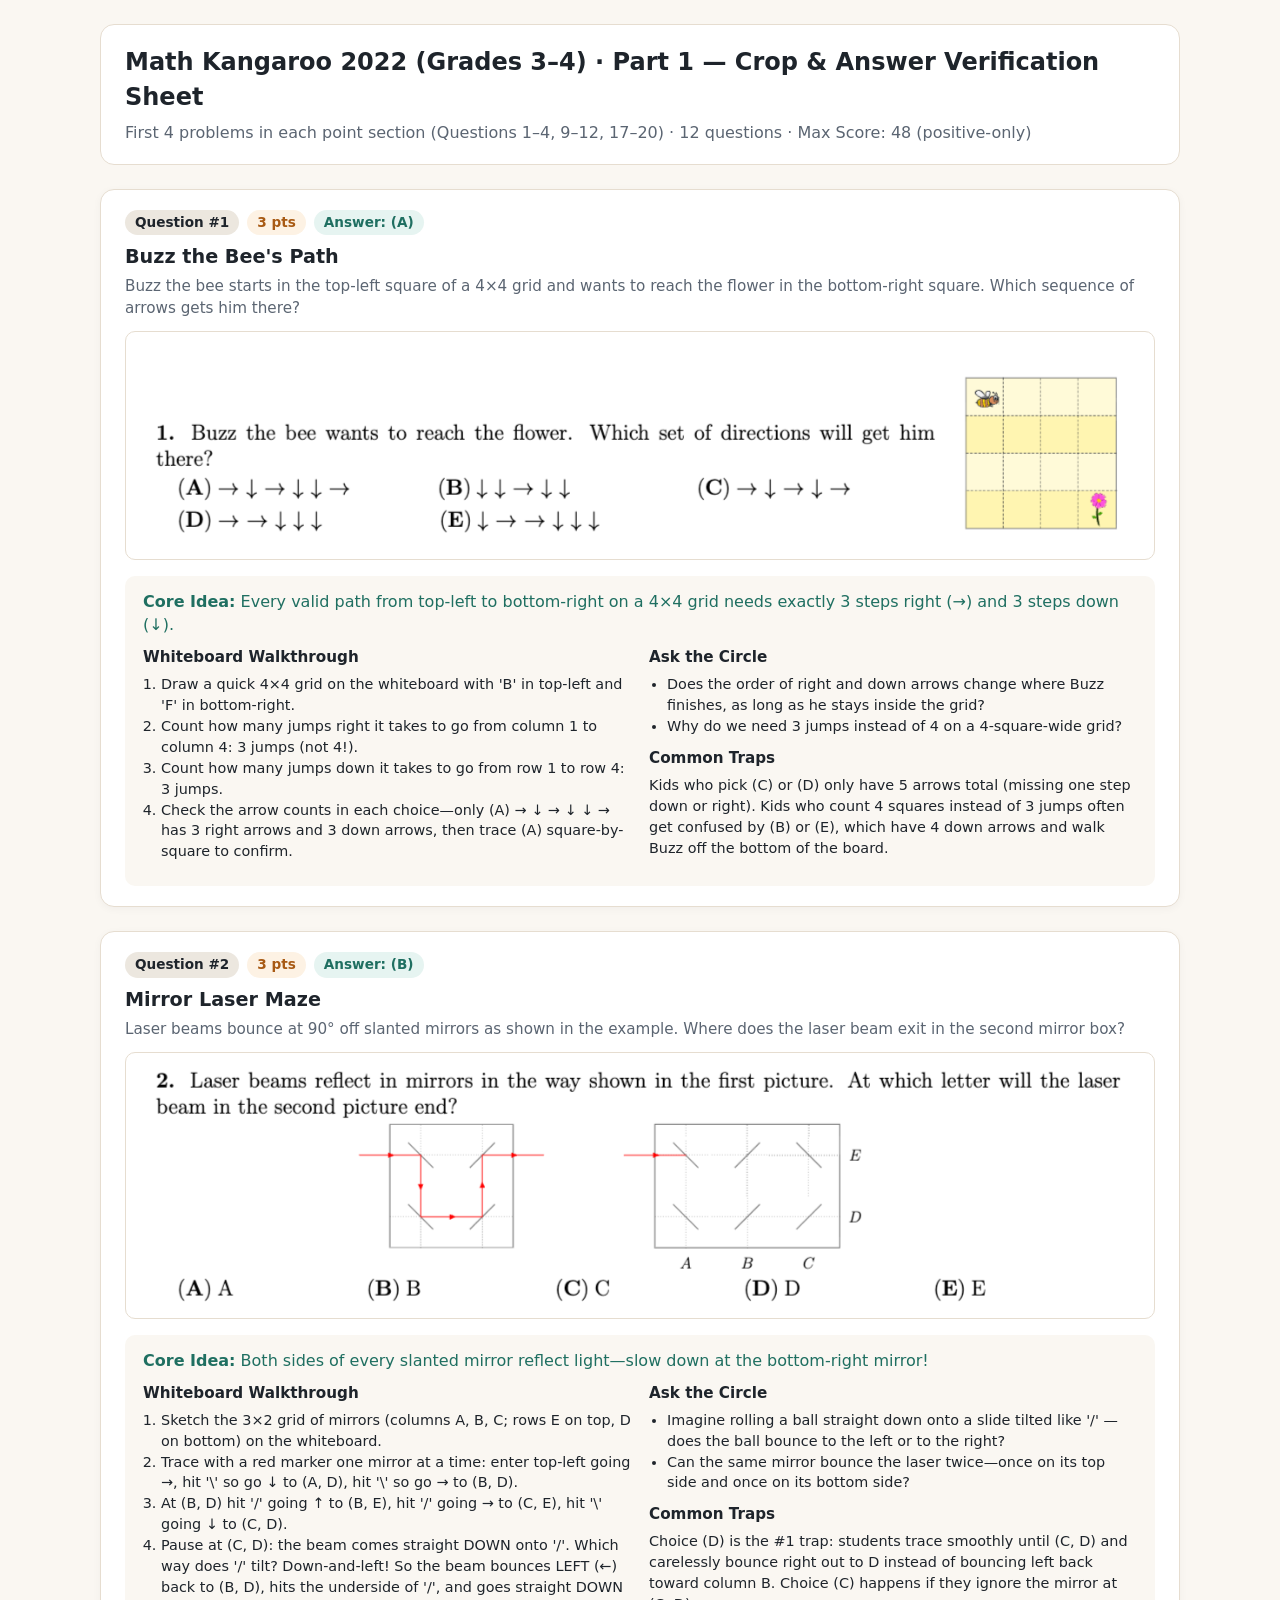
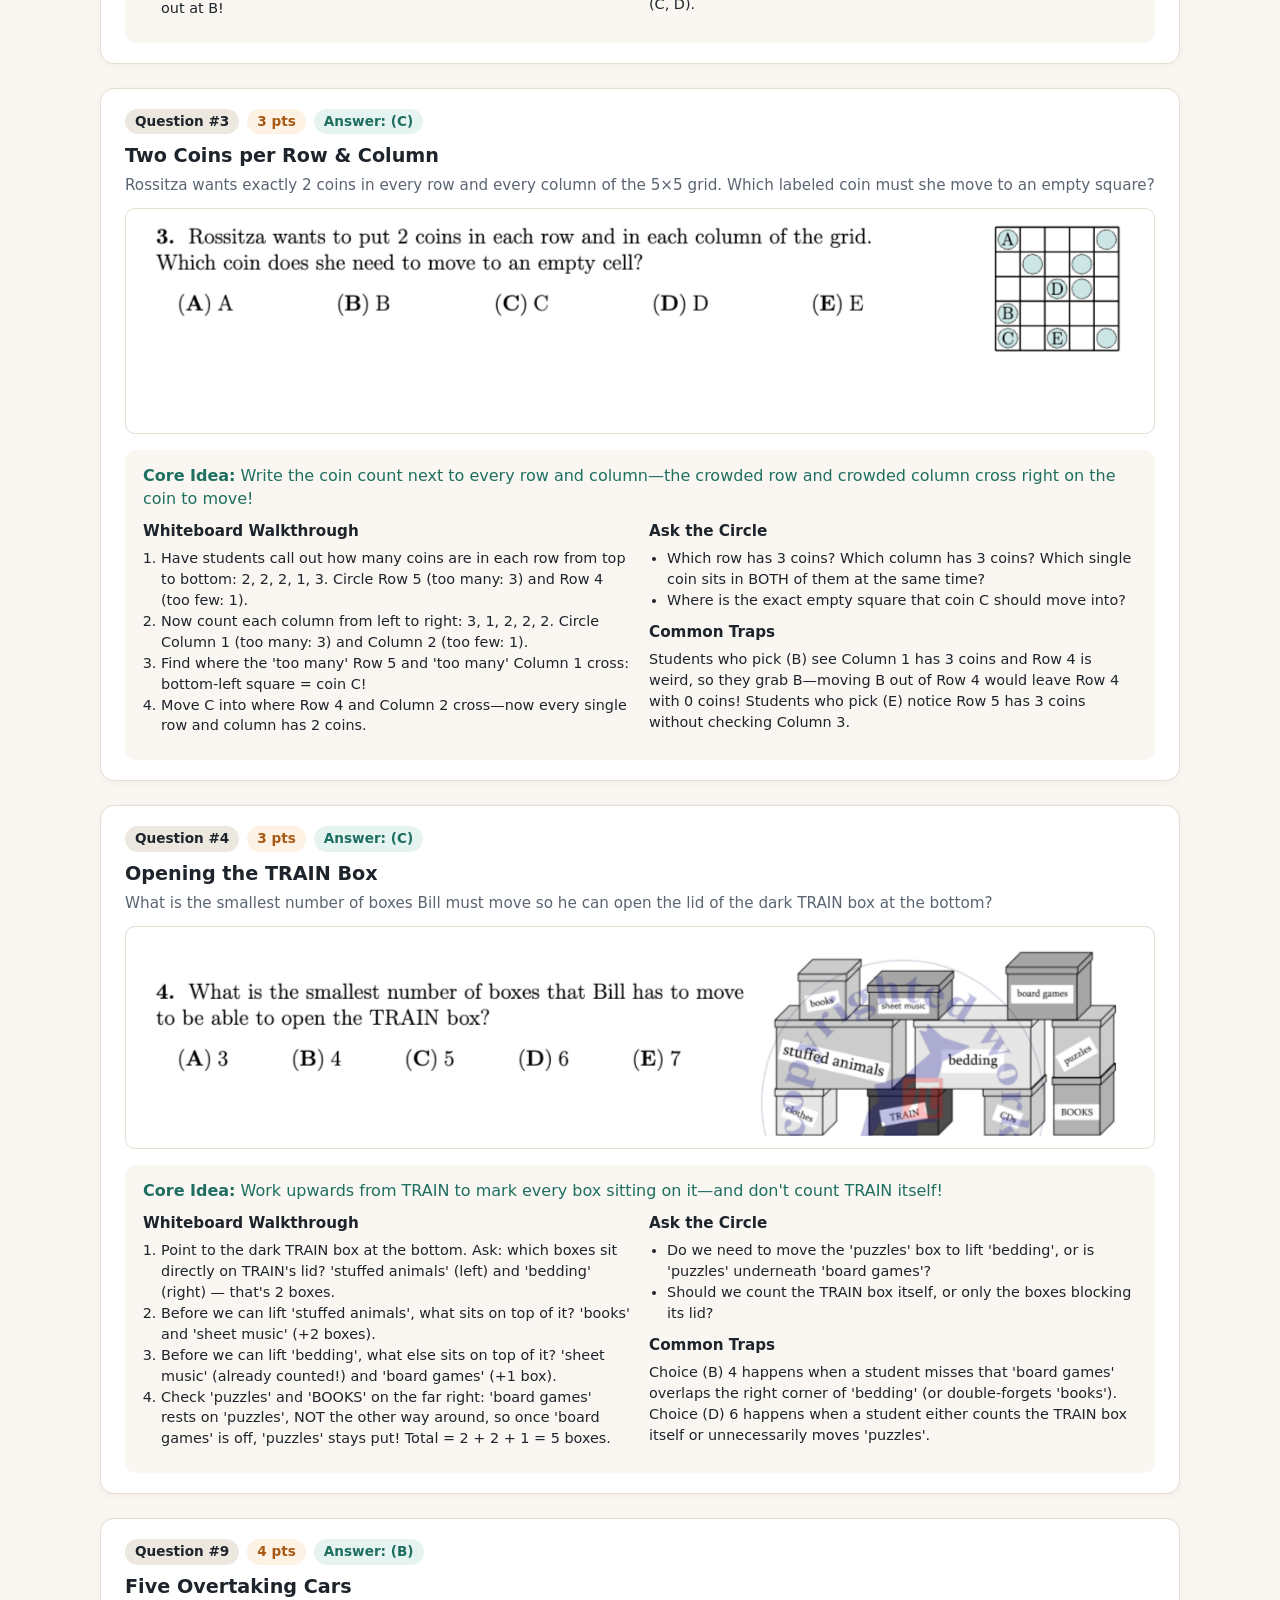
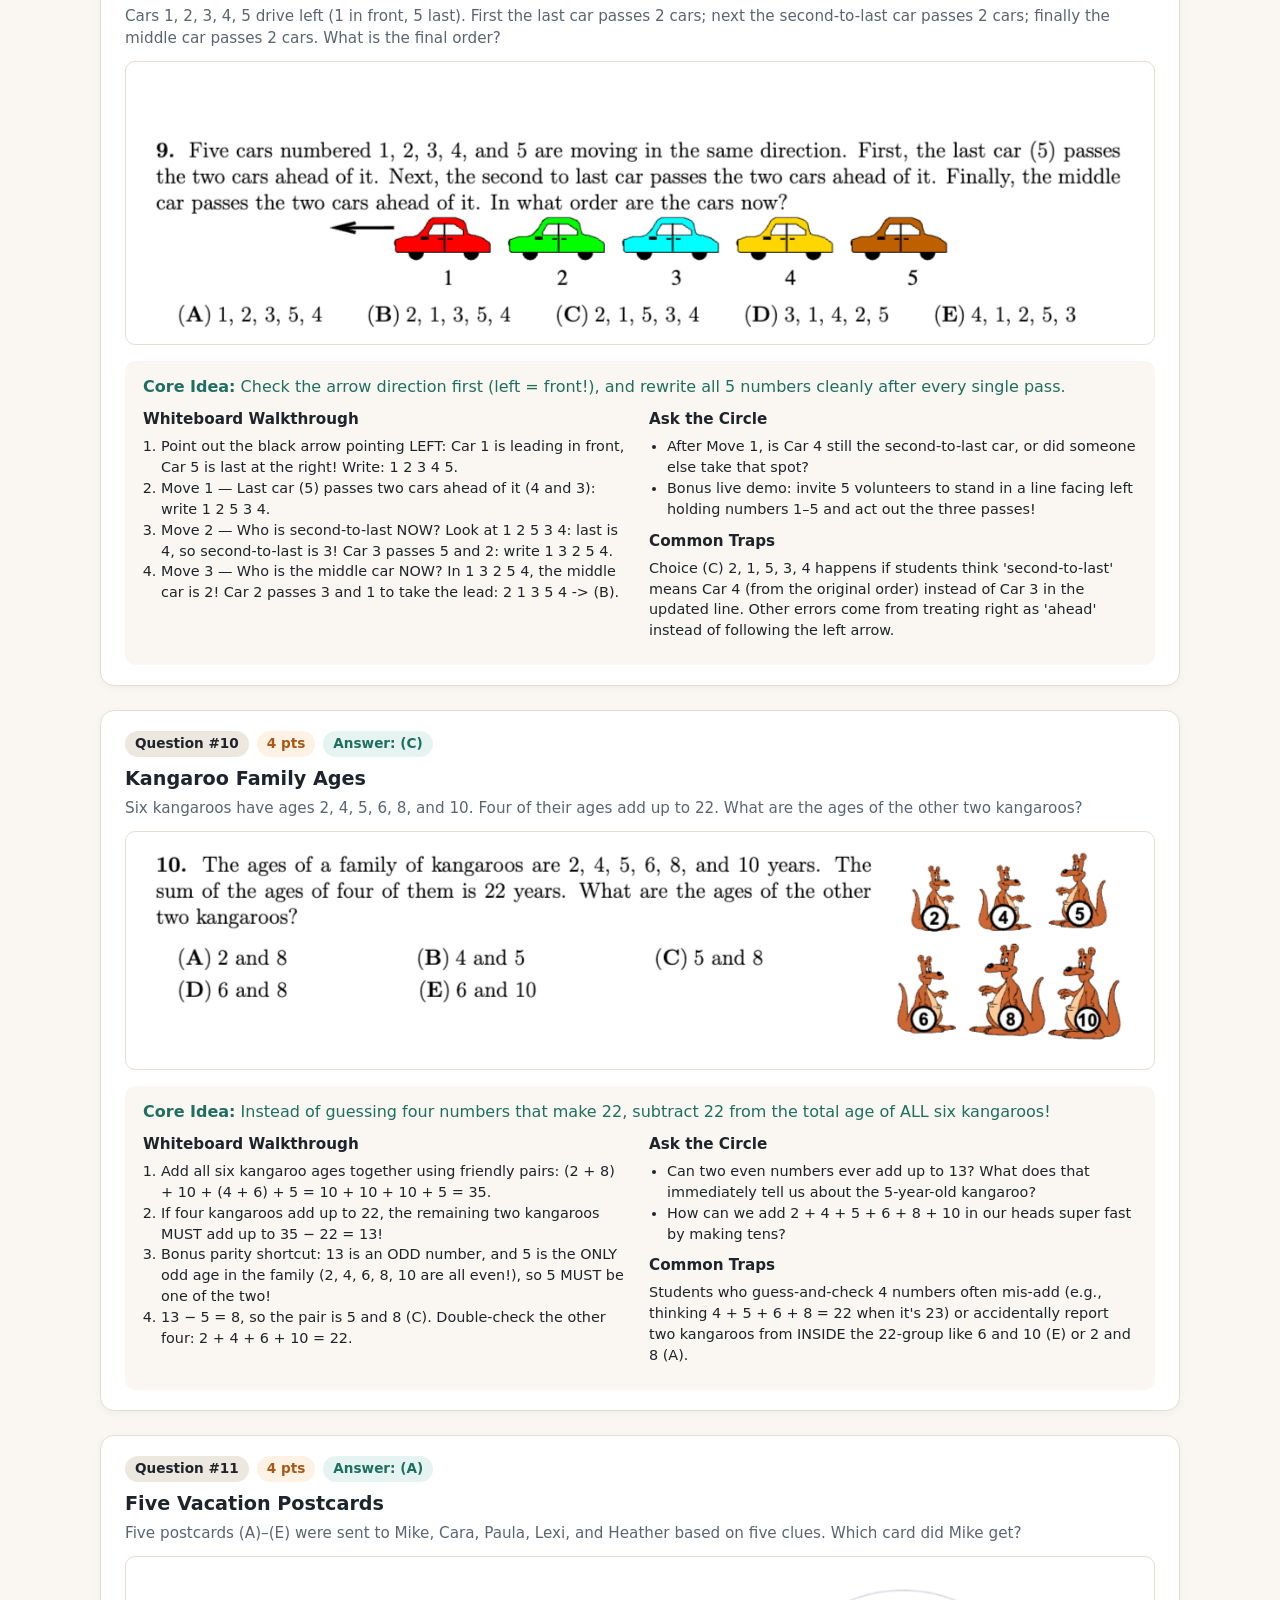
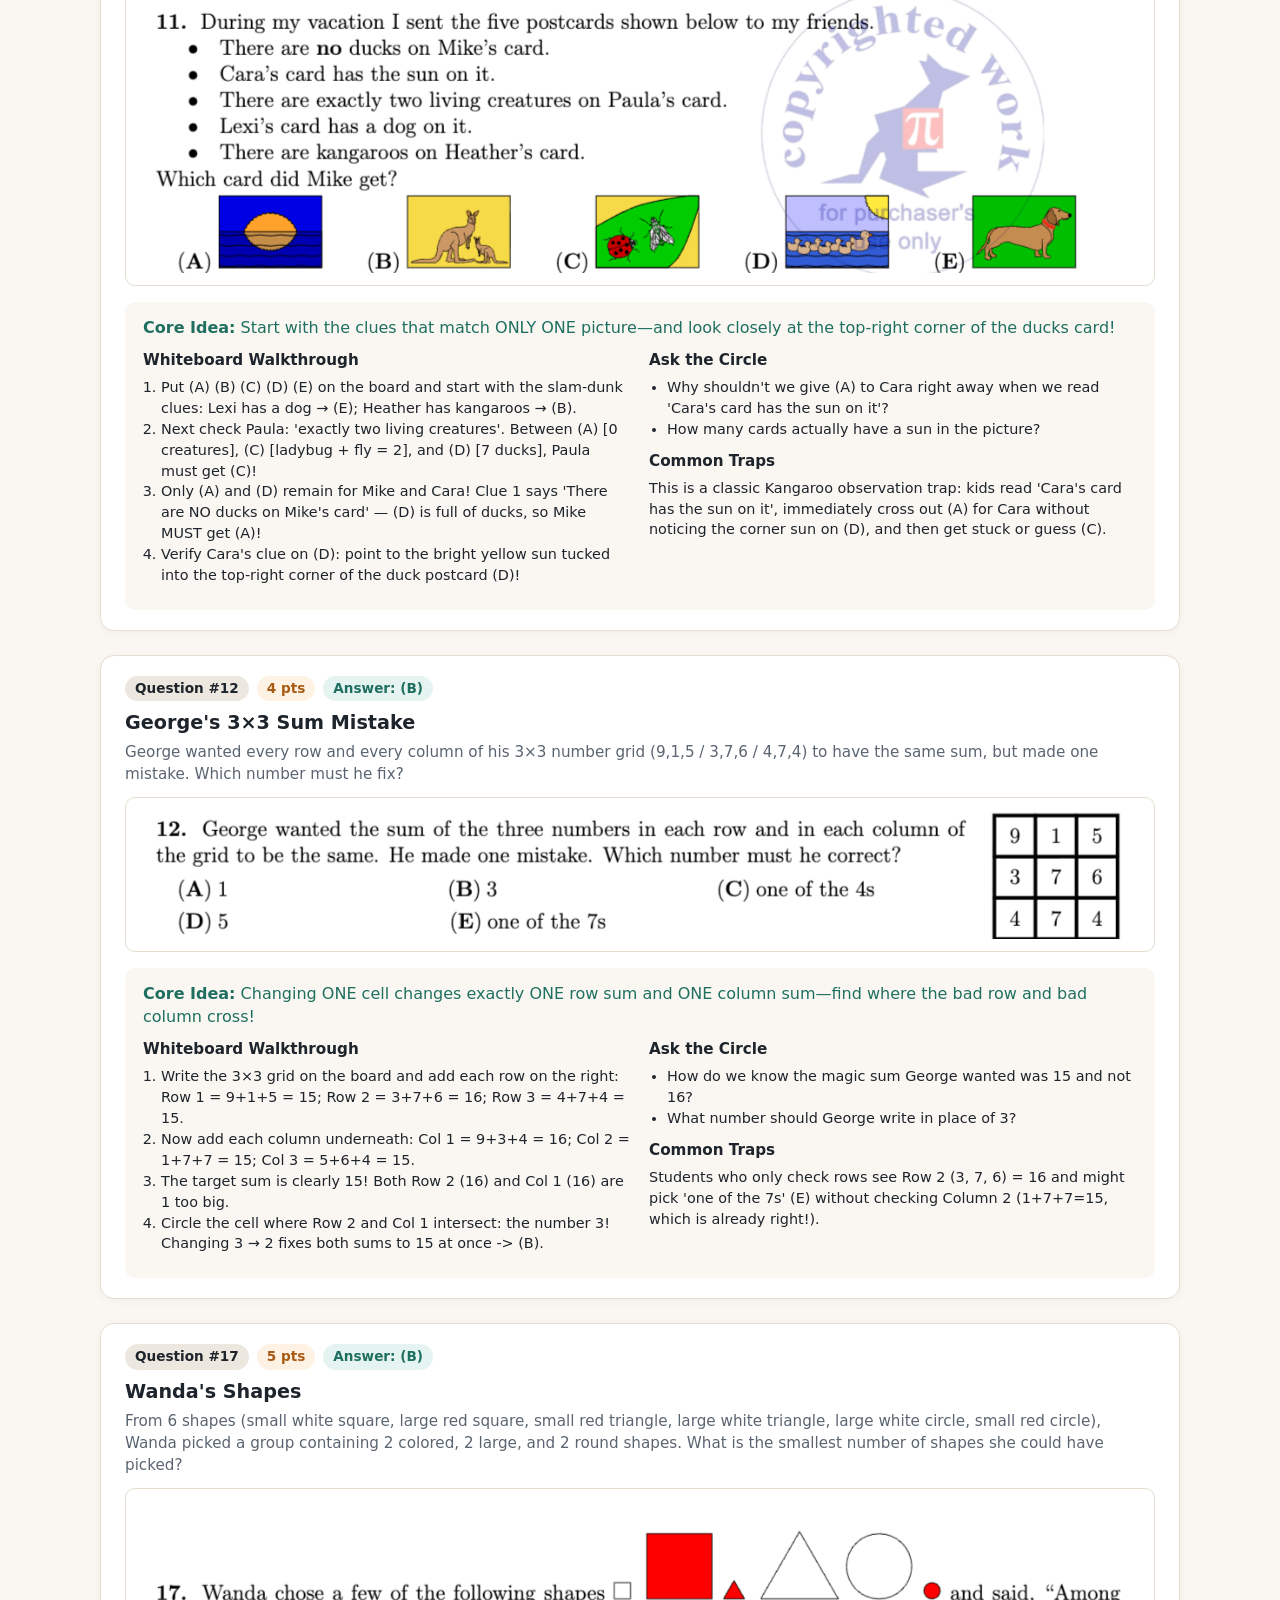
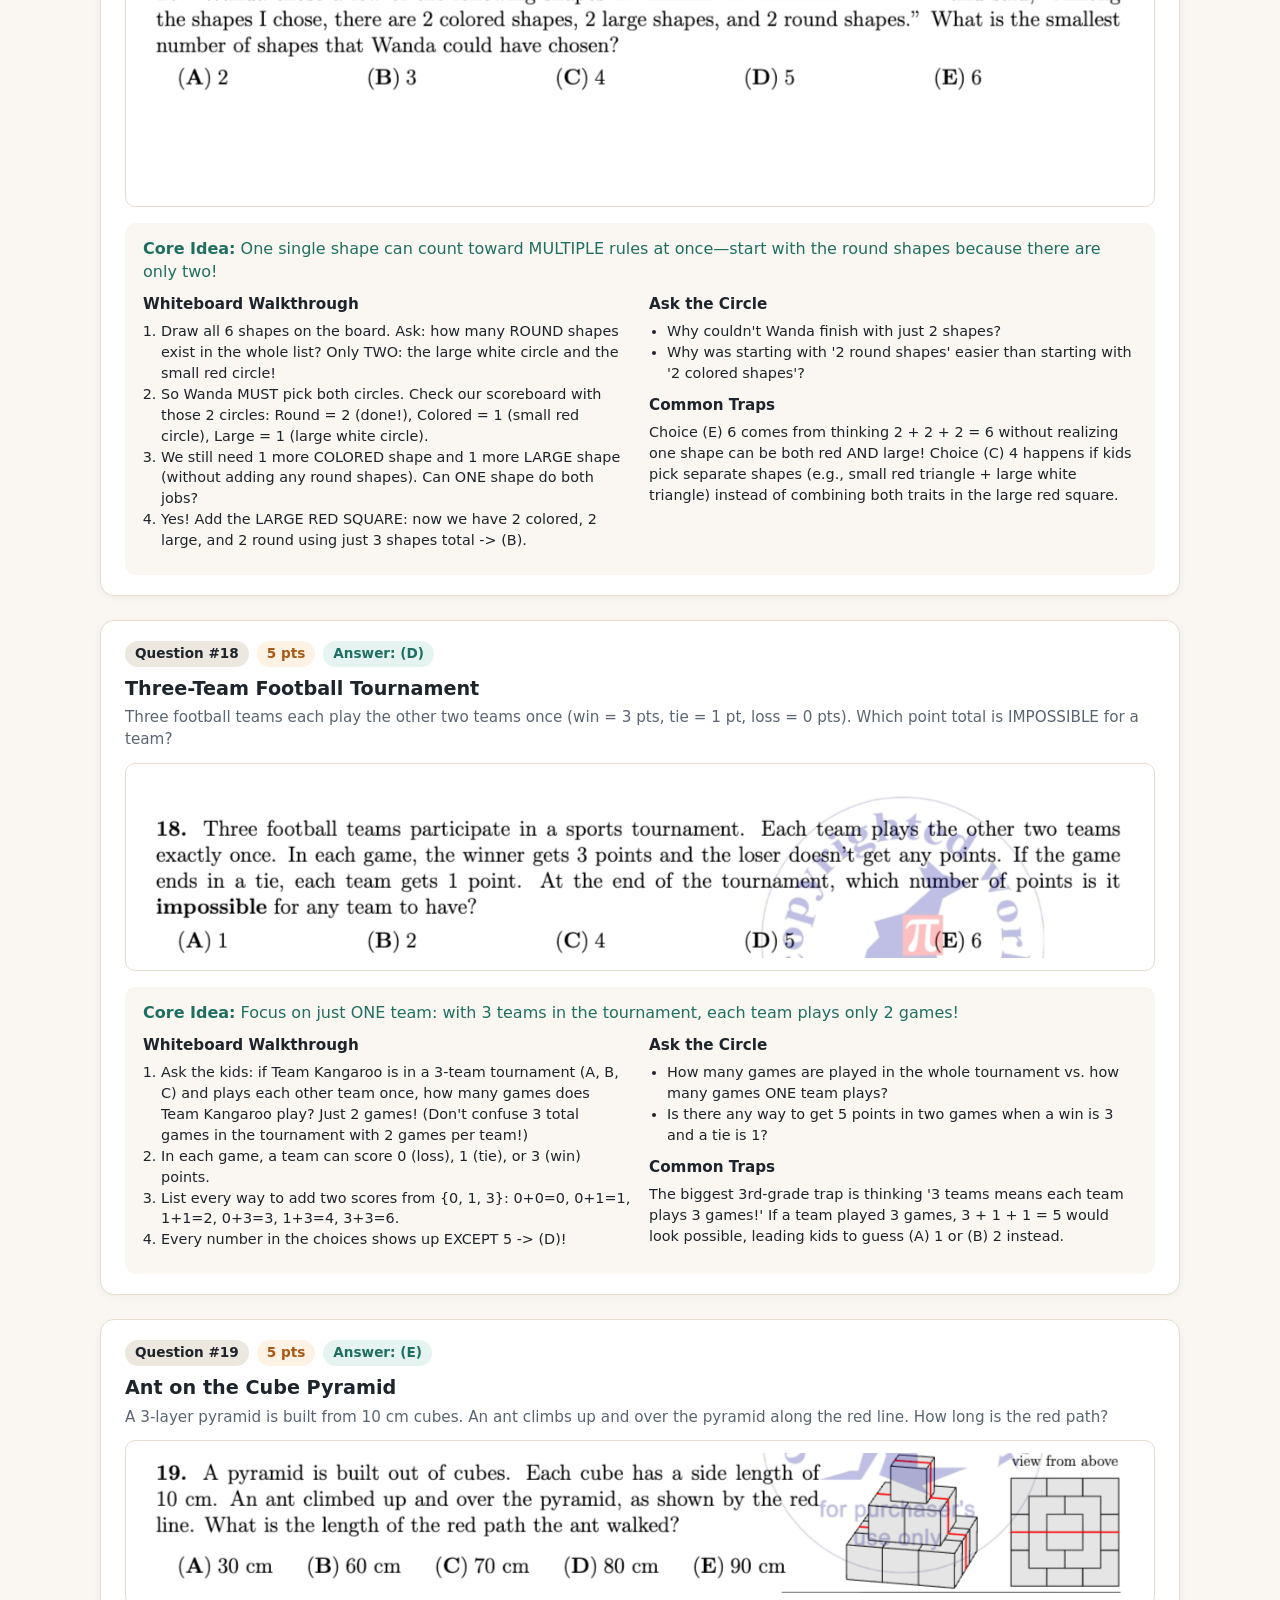
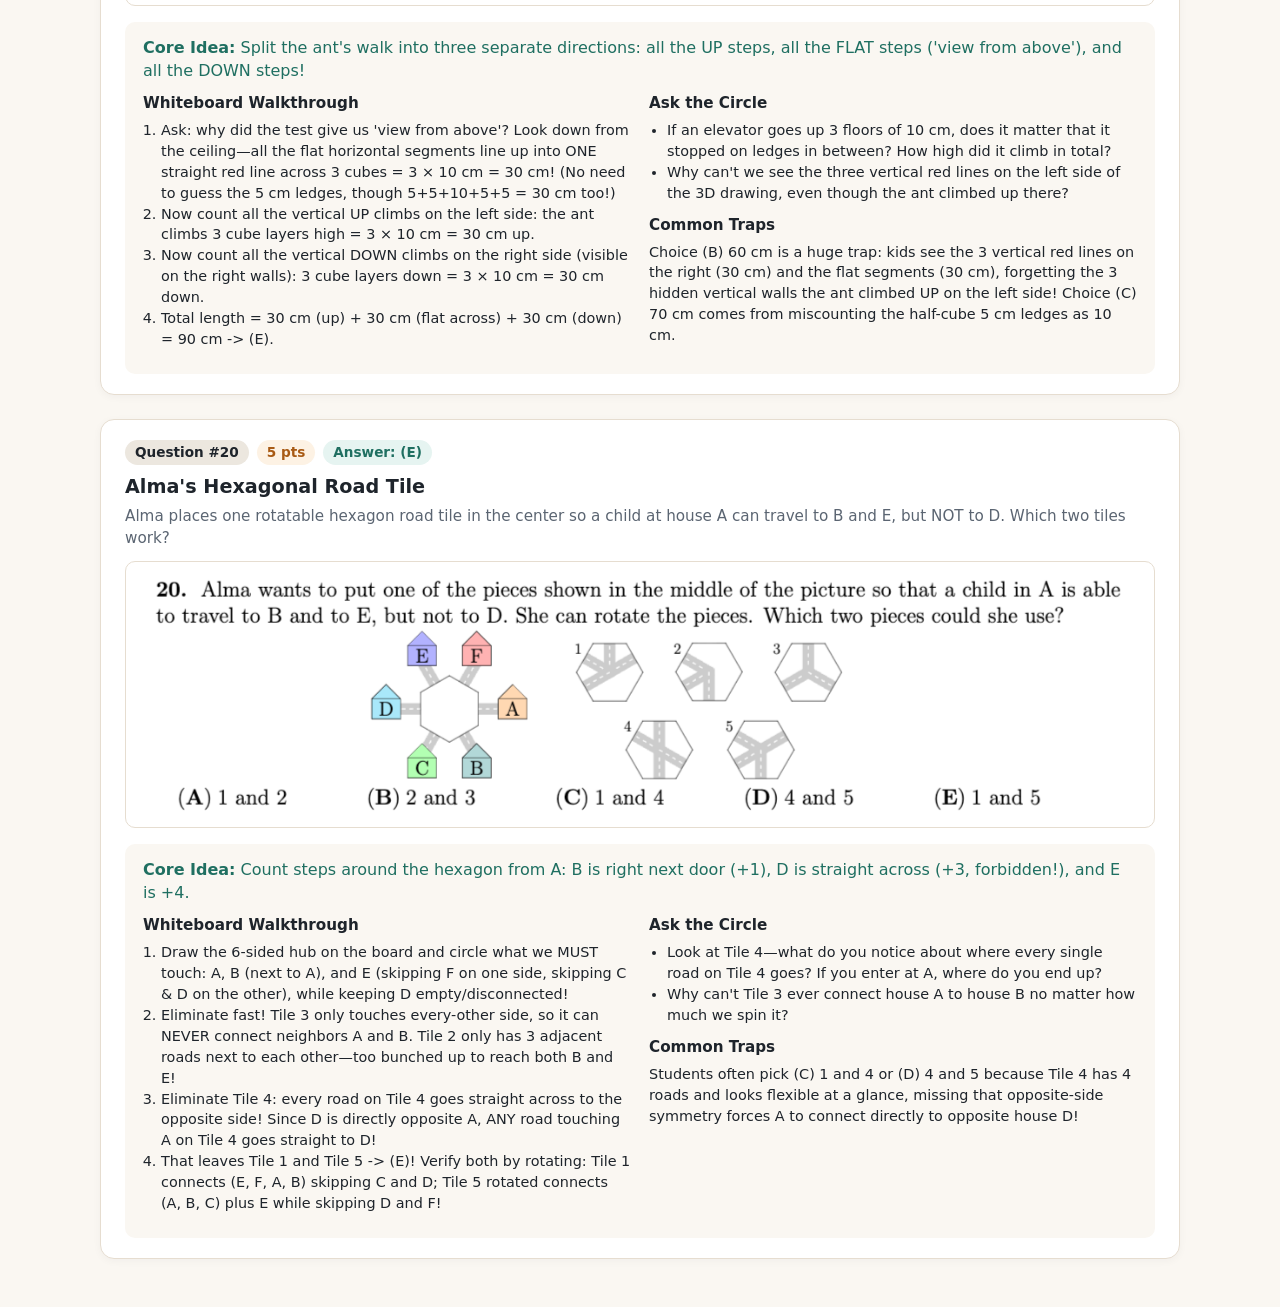
==== webapp/packs/2022-g34-part1/preview.html @ f79976f9 "Compile blueprints to webapp, sheet-backend, pack-compiler, and 2022 Part 1 pack" ====
<!doctype html>
<html lang="en">
<head>
  <meta charset="utf-8" />
  <meta name="viewport" content="width=device-width, initial-scale=1" />
  <title>Preview: Math Kangaroo 2022 (Grades 3–4) · Part 1</title>
  <style>
    body {
      font-family: -apple-system, BlinkMacSystemFont, "Segoe UI", system-ui, sans-serif;
      background: #FAF7F2;
      color: #1E242B;
      margin: 0;
      padding: 24px;
      line-height: 1.45;
    }
    .wrap { max-width: 1080px; margin: 0 auto; }
    .page-head {
      background: #fff;
      border: 1px solid #E6DDD0;
      border-radius: 14px;
      padding: 20px 24px;
      margin-bottom: 24px;
    }
    .page-head h1 { margin: 0 0 6px; font-size: 1.5rem; }
    .page-head p { margin: 0; color: #5B6572; }
    .card {
      background: #fff;
      border: 1px solid #E6DDD0;
      border-radius: 14px;
      padding: 20px 24px;
      margin-bottom: 24px;
      box-shadow: 0 2px 8px rgba(30, 36, 43, 0.04);
    }
    .card-head h2 { margin: 8px 0 4px; font-size: 1.2rem; }
    .summary { margin: 0 0 12px; color: #5B6572; font-size: 0.95rem; }
    .badges { display: flex; flex-wrap: wrap; gap: 8px; }
    .badge {
      display: inline-block;
      padding: 3px 10px;
      border-radius: 999px;
      font-weight: 700;
      font-size: 0.85rem;
    }
    .qnum { background: #ECE7DF; color: #1E242B; }
    .pts { background: #FDF2E4; color: #A85A14; }
    .ans { background: #E6F4F1; color: #1F6F61; }
    .img-wrap {
      border: 1px solid #E6DDD0;
      border-radius: 10px;
      padding: 12px;
      background: #fff;
      text-align: center;
      margin-bottom: 16px;
    }
    .img-wrap img { max-width: 100%; height: auto; display: block; margin: 0 auto; }
    .guide { background: #FAF7F2; border-radius: 10px; padding: 14px 18px; }
    .headline { margin: 0 0 10px; color: #1F6F61; }
    .cols { display: grid; grid-template-columns: 1fr 1fr; gap: 18px; }
    .cols h3 { margin: 0 0 6px; font-size: 0.95rem; }
    .cols ol, .cols ul, .cols p { margin: 0 0 10px; padding-left: 18px; font-size: 0.9rem; }
    .cols p { padding-left: 0; }
    @media (max-width: 760px) { .cols { grid-template-columns: 1fr; } }
  </style>
</head>
<body>
  <div class="wrap">
    <header class="page-head">
      <h1>Math Kangaroo 2022 (Grades 3–4) · Part 1 — Crop &amp; Answer Verification Sheet</h1>
      <p>First 4 problems in each point section (Questions 1–4, 9–12, 17–20) · 12 questions · Max Score: 48 (positive-only)</p>
    </header>
    
            <article class="card">
              <header class="card-head">
                <div class="badges">
                  <span class="badge qnum">Question #1</span>
                  <span class="badge pts">3 pts</span>
                  <span class="badge ans">Answer: (A)</span>
                </div>
                <h2>Buzz the Bee&#x27;s Path</h2>
                <p class="summary">Buzz the bee starts in the top-left square of a 4×4 grid and wants to reach the flower in the bottom-right square. Which sequence of arrows gets him there?</p>
              </header>
              <div class="img-wrap">
                <img src="images/q01.png" alt="Question 1" loading="lazy" />
              </div>
              <section class="guide">
                <p class="headline"><strong>Core Idea:</strong> Every valid path from top-left to bottom-right on a 4×4 grid needs exactly 3 steps right (→) and 3 steps down (↓).</p>
                <div class="cols">
                  <div>
                    <h3>Whiteboard Walkthrough</h3>
                    <ol><li>Draw a quick 4×4 grid on the whiteboard with &#x27;B&#x27; in top-left and &#x27;F&#x27; in bottom-right.</li><li>Count how many jumps right it takes to go from column 1 to column 4: 3 jumps (not 4!).</li><li>Count how many jumps down it takes to go from row 1 to row 4: 3 jumps.</li><li>Check the arrow counts in each choice—only (A) → ↓ → ↓ ↓ → has 3 right arrows and 3 down arrows, then trace (A) square-by-square to confirm.</li></ol>
                  </div>
                  <div>
                    <h3>Ask the Circle</h3>
                    <ul><li>Does the order of right and down arrows change where Buzz finishes, as long as he stays inside the grid?</li><li>Why do we need 3 jumps instead of 4 on a 4-square-wide grid?</li></ul>
                    <h3>Common Traps</h3>
                    <p>Kids who pick (C) or (D) only have 5 arrows total (missing one step down or right). Kids who count 4 squares instead of 3 jumps often get confused by (B) or (E), which have 4 down arrows and walk Buzz off the bottom of the board.</p>
                  </div>
                </div>
              </section>
            </article>
            
            <article class="card">
              <header class="card-head">
                <div class="badges">
                  <span class="badge qnum">Question #2</span>
                  <span class="badge pts">3 pts</span>
                  <span class="badge ans">Answer: (B)</span>
                </div>
                <h2>Mirror Laser Maze</h2>
                <p class="summary">Laser beams bounce at 90° off slanted mirrors as shown in the example. Where does the laser beam exit in the second mirror box?</p>
              </header>
              <div class="img-wrap">
                <img src="images/q02.png" alt="Question 2" loading="lazy" />
              </div>
              <section class="guide">
                <p class="headline"><strong>Core Idea:</strong> Both sides of every slanted mirror reflect light—slow down at the bottom-right mirror!</p>
                <div class="cols">
                  <div>
                    <h3>Whiteboard Walkthrough</h3>
                    <ol><li>Sketch the 3×2 grid of mirrors (columns A, B, C; rows E on top, D on bottom) on the whiteboard.</li><li>Trace with a red marker one mirror at a time: enter top-left going →, hit &#x27;\&#x27; so go ↓ to (A, D), hit &#x27;\&#x27; so go → to (B, D).</li><li>At (B, D) hit &#x27;/&#x27; going ↑ to (B, E), hit &#x27;/&#x27; going → to (C, E), hit &#x27;\&#x27; going ↓ to (C, D).</li><li>Pause at (C, D): the beam comes straight DOWN onto &#x27;/&#x27;. Which way does &#x27;/&#x27; tilt? Down-and-left! So the beam bounces LEFT (←) back to (B, D), hits the underside of &#x27;/&#x27;, and goes straight DOWN out at B!</li></ol>
                  </div>
                  <div>
                    <h3>Ask the Circle</h3>
                    <ul><li>Imagine rolling a ball straight down onto a slide tilted like &#x27;/&#x27; — does the ball bounce to the left or to the right?</li><li>Can the same mirror bounce the laser twice—once on its top side and once on its bottom side?</li></ul>
                    <h3>Common Traps</h3>
                    <p>Choice (D) is the #1 trap: students trace smoothly until (C, D) and carelessly bounce right out to D instead of bouncing left back toward column B. Choice (C) happens if they ignore the mirror at (C, D).</p>
                  </div>
                </div>
              </section>
            </article>
            
            <article class="card">
              <header class="card-head">
                <div class="badges">
                  <span class="badge qnum">Question #3</span>
                  <span class="badge pts">3 pts</span>
                  <span class="badge ans">Answer: (C)</span>
                </div>
                <h2>Two Coins per Row &amp; Column</h2>
                <p class="summary">Rossitza wants exactly 2 coins in every row and every column of the 5×5 grid. Which labeled coin must she move to an empty square?</p>
              </header>
              <div class="img-wrap">
                <img src="images/q03.png" alt="Question 3" loading="lazy" />
              </div>
              <section class="guide">
                <p class="headline"><strong>Core Idea:</strong> Write the coin count next to every row and column—the crowded row and crowded column cross right on the coin to move!</p>
                <div class="cols">
                  <div>
                    <h3>Whiteboard Walkthrough</h3>
                    <ol><li>Have students call out how many coins are in each row from top to bottom: 2, 2, 2, 1, 3. Circle Row 5 (too many: 3) and Row 4 (too few: 1).</li><li>Now count each column from left to right: 3, 1, 2, 2, 2. Circle Column 1 (too many: 3) and Column 2 (too few: 1).</li><li>Find where the &#x27;too many&#x27; Row 5 and &#x27;too many&#x27; Column 1 cross: bottom-left square = coin C!</li><li>Move C into where Row 4 and Column 2 cross—now every single row and column has 2 coins.</li></ol>
                  </div>
                  <div>
                    <h3>Ask the Circle</h3>
                    <ul><li>Which row has 3 coins? Which column has 3 coins? Which single coin sits in BOTH of them at the same time?</li><li>Where is the exact empty square that coin C should move into?</li></ul>
                    <h3>Common Traps</h3>
                    <p>Students who pick (B) see Column 1 has 3 coins and Row 4 is weird, so they grab B—moving B out of Row 4 would leave Row 4 with 0 coins! Students who pick (E) notice Row 5 has 3 coins without checking Column 3.</p>
                  </div>
                </div>
              </section>
            </article>
            
            <article class="card">
              <header class="card-head">
                <div class="badges">
                  <span class="badge qnum">Question #4</span>
                  <span class="badge pts">3 pts</span>
                  <span class="badge ans">Answer: (C)</span>
                </div>
                <h2>Opening the TRAIN Box</h2>
                <p class="summary">What is the smallest number of boxes Bill must move so he can open the lid of the dark TRAIN box at the bottom?</p>
              </header>
              <div class="img-wrap">
                <img src="images/q04.png" alt="Question 4" loading="lazy" />
              </div>
              <section class="guide">
                <p class="headline"><strong>Core Idea:</strong> Work upwards from TRAIN to mark every box sitting on it—and don&#x27;t count TRAIN itself!</p>
                <div class="cols">
                  <div>
                    <h3>Whiteboard Walkthrough</h3>
                    <ol><li>Point to the dark TRAIN box at the bottom. Ask: which boxes sit directly on TRAIN&#x27;s lid? &#x27;stuffed animals&#x27; (left) and &#x27;bedding&#x27; (right) — that&#x27;s 2 boxes.</li><li>Before we can lift &#x27;stuffed animals&#x27;, what sits on top of it? &#x27;books&#x27; and &#x27;sheet music&#x27; (+2 boxes).</li><li>Before we can lift &#x27;bedding&#x27;, what else sits on top of it? &#x27;sheet music&#x27; (already counted!) and &#x27;board games&#x27; (+1 box).</li><li>Check &#x27;puzzles&#x27; and &#x27;BOOKS&#x27; on the far right: &#x27;board games&#x27; rests on &#x27;puzzles&#x27;, NOT the other way around, so once &#x27;board games&#x27; is off, &#x27;puzzles&#x27; stays put! Total = 2 + 2 + 1 = 5 boxes.</li></ol>
                  </div>
                  <div>
                    <h3>Ask the Circle</h3>
                    <ul><li>Do we need to move the &#x27;puzzles&#x27; box to lift &#x27;bedding&#x27;, or is &#x27;puzzles&#x27; underneath &#x27;board games&#x27;?</li><li>Should we count the TRAIN box itself, or only the boxes blocking its lid?</li></ul>
                    <h3>Common Traps</h3>
                    <p>Choice (B) 4 happens when a student misses that &#x27;board games&#x27; overlaps the right corner of &#x27;bedding&#x27; (or double-forgets &#x27;books&#x27;). Choice (D) 6 happens when a student either counts the TRAIN box itself or unnecessarily moves &#x27;puzzles&#x27;.</p>
                  </div>
                </div>
              </section>
            </article>
            
            <article class="card">
              <header class="card-head">
                <div class="badges">
                  <span class="badge qnum">Question #9</span>
                  <span class="badge pts">4 pts</span>
                  <span class="badge ans">Answer: (B)</span>
                </div>
                <h2>Five Overtaking Cars</h2>
                <p class="summary">Cars 1, 2, 3, 4, 5 drive left (1 in front, 5 last). First the last car passes 2 cars; next the second-to-last car passes 2 cars; finally the middle car passes 2 cars. What is the final order?</p>
              </header>
              <div class="img-wrap">
                <img src="images/q09.png" alt="Question 9" loading="lazy" />
              </div>
              <section class="guide">
                <p class="headline"><strong>Core Idea:</strong> Check the arrow direction first (left = front!), and rewrite all 5 numbers cleanly after every single pass.</p>
                <div class="cols">
                  <div>
                    <h3>Whiteboard Walkthrough</h3>
                    <ol><li>Point out the black arrow pointing LEFT: Car 1 is leading in front, Car 5 is last at the right! Write: 1  2  3  4  5.</li><li>Move 1 — Last car (5) passes two cars ahead of it (4 and 3): write 1  2  5  3  4.</li><li>Move 2 — Who is second-to-last NOW? Look at 1  2  5  3  4: last is 4, so second-to-last is 3! Car 3 passes 5 and 2: write 1  3  2  5  4.</li><li>Move 3 — Who is the middle car NOW? In 1  3  2  5  4, the middle car is 2! Car 2 passes 3 and 1 to take the lead: 2  1  3  5  4 -&gt; (B).</li></ol>
                  </div>
                  <div>
                    <h3>Ask the Circle</h3>
                    <ul><li>After Move 1, is Car 4 still the second-to-last car, or did someone else take that spot?</li><li>Bonus live demo: invite 5 volunteers to stand in a line facing left holding numbers 1–5 and act out the three passes!</li></ul>
                    <h3>Common Traps</h3>
                    <p>Choice (C) 2, 1, 5, 3, 4 happens if students think &#x27;second-to-last&#x27; means Car 4 (from the original order) instead of Car 3 in the updated line. Other errors come from treating right as &#x27;ahead&#x27; instead of following the left arrow.</p>
                  </div>
                </div>
              </section>
            </article>
            
            <article class="card">
              <header class="card-head">
                <div class="badges">
                  <span class="badge qnum">Question #10</span>
                  <span class="badge pts">4 pts</span>
                  <span class="badge ans">Answer: (C)</span>
                </div>
                <h2>Kangaroo Family Ages</h2>
                <p class="summary">Six kangaroos have ages 2, 4, 5, 6, 8, and 10. Four of their ages add up to 22. What are the ages of the other two kangaroos?</p>
              </header>
              <div class="img-wrap">
                <img src="images/q10.png" alt="Question 10" loading="lazy" />
              </div>
              <section class="guide">
                <p class="headline"><strong>Core Idea:</strong> Instead of guessing four numbers that make 22, subtract 22 from the total age of ALL six kangaroos!</p>
                <div class="cols">
                  <div>
                    <h3>Whiteboard Walkthrough</h3>
                    <ol><li>Add all six kangaroo ages together using friendly pairs: (2 + 8) + 10 + (4 + 6) + 5 = 10 + 10 + 10 + 5 = 35.</li><li>If four kangaroos add up to 22, the remaining two kangaroos MUST add up to 35 − 22 = 13!</li><li>Bonus parity shortcut: 13 is an ODD number, and 5 is the ONLY odd age in the family (2, 4, 6, 8, 10 are all even!), so 5 MUST be one of the two!</li><li>13 − 5 = 8, so the pair is 5 and 8 (C). Double-check the other four: 2 + 4 + 6 + 10 = 22.</li></ol>
                  </div>
                  <div>
                    <h3>Ask the Circle</h3>
                    <ul><li>Can two even numbers ever add up to 13? What does that immediately tell us about the 5-year-old kangaroo?</li><li>How can we add 2 + 4 + 5 + 6 + 8 + 10 in our heads super fast by making tens?</li></ul>
                    <h3>Common Traps</h3>
                    <p>Students who guess-and-check 4 numbers often mis-add (e.g., thinking 4 + 5 + 6 + 8 = 22 when it&#x27;s 23) or accidentally report two kangaroos from INSIDE the 22-group like 6 and 10 (E) or 2 and 8 (A).</p>
                  </div>
                </div>
              </section>
            </article>
            
            <article class="card">
              <header class="card-head">
                <div class="badges">
                  <span class="badge qnum">Question #11</span>
                  <span class="badge pts">4 pts</span>
                  <span class="badge ans">Answer: (A)</span>
                </div>
                <h2>Five Vacation Postcards</h2>
                <p class="summary">Five postcards (A)–(E) were sent to Mike, Cara, Paula, Lexi, and Heather based on five clues. Which card did Mike get?</p>
              </header>
              <div class="img-wrap">
                <img src="images/q11.png" alt="Question 11" loading="lazy" />
              </div>
              <section class="guide">
                <p class="headline"><strong>Core Idea:</strong> Start with the clues that match ONLY ONE picture—and look closely at the top-right corner of the ducks card!</p>
                <div class="cols">
                  <div>
                    <h3>Whiteboard Walkthrough</h3>
                    <ol><li>Put (A) (B) (C) (D) (E) on the board and start with the slam-dunk clues: Lexi has a dog → (E); Heather has kangaroos → (B).</li><li>Next check Paula: &#x27;exactly two living creatures&#x27;. Between (A) [0 creatures], (C) [ladybug + fly = 2], and (D) [7 ducks], Paula must get (C)!</li><li>Only (A) and (D) remain for Mike and Cara! Clue 1 says &#x27;There are NO ducks on Mike&#x27;s card&#x27; — (D) is full of ducks, so Mike MUST get (A)!</li><li>Verify Cara&#x27;s clue on (D): point to the bright yellow sun tucked into the top-right corner of the duck postcard (D)!</li></ol>
                  </div>
                  <div>
                    <h3>Ask the Circle</h3>
                    <ul><li>Why shouldn&#x27;t we give (A) to Cara right away when we read &#x27;Cara&#x27;s card has the sun on it&#x27;?</li><li>How many cards actually have a sun in the picture?</li></ul>
                    <h3>Common Traps</h3>
                    <p>This is a classic Kangaroo observation trap: kids read &#x27;Cara&#x27;s card has the sun on it&#x27;, immediately cross out (A) for Cara without noticing the corner sun on (D), and then get stuck or guess (C).</p>
                  </div>
                </div>
              </section>
            </article>
            
            <article class="card">
              <header class="card-head">
                <div class="badges">
                  <span class="badge qnum">Question #12</span>
                  <span class="badge pts">4 pts</span>
                  <span class="badge ans">Answer: (B)</span>
                </div>
                <h2>George&#x27;s 3×3 Sum Mistake</h2>
                <p class="summary">George wanted every row and every column of his 3×3 number grid (9,1,5 / 3,7,6 / 4,7,4) to have the same sum, but made one mistake. Which number must he fix?</p>
              </header>
              <div class="img-wrap">
                <img src="images/q12.png" alt="Question 12" loading="lazy" />
              </div>
              <section class="guide">
                <p class="headline"><strong>Core Idea:</strong> Changing ONE cell changes exactly ONE row sum and ONE column sum—find where the bad row and bad column cross!</p>
                <div class="cols">
                  <div>
                    <h3>Whiteboard Walkthrough</h3>
                    <ol><li>Write the 3×3 grid on the board and add each row on the right: Row 1 = 9+1+5 = 15; Row 2 = 3+7+6 = 16; Row 3 = 4+7+4 = 15.</li><li>Now add each column underneath: Col 1 = 9+3+4 = 16; Col 2 = 1+7+7 = 15; Col 3 = 5+6+4 = 15.</li><li>The target sum is clearly 15! Both Row 2 (16) and Col 1 (16) are 1 too big.</li><li>Circle the cell where Row 2 and Col 1 intersect: the number 3! Changing 3 → 2 fixes both sums to 15 at once -&gt; (B).</li></ol>
                  </div>
                  <div>
                    <h3>Ask the Circle</h3>
                    <ul><li>How do we know the magic sum George wanted was 15 and not 16?</li><li>What number should George write in place of 3?</li></ul>
                    <h3>Common Traps</h3>
                    <p>Students who only check rows see Row 2 (3, 7, 6) = 16 and might pick &#x27;one of the 7s&#x27; (E) without checking Column 2 (1+7+7=15, which is already right!).</p>
                  </div>
                </div>
              </section>
            </article>
            
            <article class="card">
              <header class="card-head">
                <div class="badges">
                  <span class="badge qnum">Question #17</span>
                  <span class="badge pts">5 pts</span>
                  <span class="badge ans">Answer: (B)</span>
                </div>
                <h2>Wanda&#x27;s Shapes</h2>
                <p class="summary">From 6 shapes (small white square, large red square, small red triangle, large white triangle, large white circle, small red circle), Wanda picked a group containing 2 colored, 2 large, and 2 round shapes. What is the smallest number of shapes she could have picked?</p>
              </header>
              <div class="img-wrap">
                <img src="images/q17.png" alt="Question 17" loading="lazy" />
              </div>
              <section class="guide">
                <p class="headline"><strong>Core Idea:</strong> One single shape can count toward MULTIPLE rules at once—start with the round shapes because there are only two!</p>
                <div class="cols">
                  <div>
                    <h3>Whiteboard Walkthrough</h3>
                    <ol><li>Draw all 6 shapes on the board. Ask: how many ROUND shapes exist in the whole list? Only TWO: the large white circle and the small red circle!</li><li>So Wanda MUST pick both circles. Check our scoreboard with those 2 circles: Round = 2 (done!), Colored = 1 (small red circle), Large = 1 (large white circle).</li><li>We still need 1 more COLORED shape and 1 more LARGE shape (without adding any round shapes). Can ONE shape do both jobs?</li><li>Yes! Add the LARGE RED SQUARE: now we have 2 colored, 2 large, and 2 round using just 3 shapes total -&gt; (B).</li></ol>
                  </div>
                  <div>
                    <h3>Ask the Circle</h3>
                    <ul><li>Why couldn&#x27;t Wanda finish with just 2 shapes?</li><li>Why was starting with &#x27;2 round shapes&#x27; easier than starting with &#x27;2 colored shapes&#x27;?</li></ul>
                    <h3>Common Traps</h3>
                    <p>Choice (E) 6 comes from thinking 2 + 2 + 2 = 6 without realizing one shape can be both red AND large! Choice (C) 4 happens if kids pick separate shapes (e.g., small red triangle + large white triangle) instead of combining both traits in the large red square.</p>
                  </div>
                </div>
              </section>
            </article>
            
            <article class="card">
              <header class="card-head">
                <div class="badges">
                  <span class="badge qnum">Question #18</span>
                  <span class="badge pts">5 pts</span>
                  <span class="badge ans">Answer: (D)</span>
                </div>
                <h2>Three-Team Football Tournament</h2>
                <p class="summary">Three football teams each play the other two teams once (win = 3 pts, tie = 1 pt, loss = 0 pts). Which point total is IMPOSSIBLE for a team?</p>
              </header>
              <div class="img-wrap">
                <img src="images/q18.png" alt="Question 18" loading="lazy" />
              </div>
              <section class="guide">
                <p class="headline"><strong>Core Idea:</strong> Focus on just ONE team: with 3 teams in the tournament, each team plays only 2 games!</p>
                <div class="cols">
                  <div>
                    <h3>Whiteboard Walkthrough</h3>
                    <ol><li>Ask the kids: if Team Kangaroo is in a 3-team tournament (A, B, C) and plays each other team once, how many games does Team Kangaroo play? Just 2 games! (Don&#x27;t confuse 3 total games in the tournament with 2 games per team!)</li><li>In each game, a team can score 0 (loss), 1 (tie), or 3 (win) points.</li><li>List every way to add two scores from {0, 1, 3}: 0+0=0, 0+1=1, 1+1=2, 0+3=3, 1+3=4, 3+3=6.</li><li>Every number in the choices shows up EXCEPT 5 -&gt; (D)!</li></ol>
                  </div>
                  <div>
                    <h3>Ask the Circle</h3>
                    <ul><li>How many games are played in the whole tournament vs. how many games ONE team plays?</li><li>Is there any way to get 5 points in two games when a win is 3 and a tie is 1?</li></ul>
                    <h3>Common Traps</h3>
                    <p>The biggest 3rd-grade trap is thinking &#x27;3 teams means each team plays 3 games!&#x27; If a team played 3 games, 3 + 1 + 1 = 5 would look possible, leading kids to guess (A) 1 or (B) 2 instead.</p>
                  </div>
                </div>
              </section>
            </article>
            
            <article class="card">
              <header class="card-head">
                <div class="badges">
                  <span class="badge qnum">Question #19</span>
                  <span class="badge pts">5 pts</span>
                  <span class="badge ans">Answer: (E)</span>
                </div>
                <h2>Ant on the Cube Pyramid</h2>
                <p class="summary">A 3-layer pyramid is built from 10 cm cubes. An ant climbs up and over the pyramid along the red line. How long is the red path?</p>
              </header>
              <div class="img-wrap">
                <img src="images/q19.png" alt="Question 19" loading="lazy" />
              </div>
              <section class="guide">
                <p class="headline"><strong>Core Idea:</strong> Split the ant&#x27;s walk into three separate directions: all the UP steps, all the FLAT steps (&#x27;view from above&#x27;), and all the DOWN steps!</p>
                <div class="cols">
                  <div>
                    <h3>Whiteboard Walkthrough</h3>
                    <ol><li>Ask: why did the test give us &#x27;view from above&#x27;? Look down from the ceiling—all the flat horizontal segments line up into ONE straight red line across 3 cubes = 3 × 10 cm = 30 cm! (No need to guess the 5 cm ledges, though 5+5+10+5+5 = 30 cm too!)</li><li>Now count all the vertical UP climbs on the left side: the ant climbs 3 cube layers high = 3 × 10 cm = 30 cm up.</li><li>Now count all the vertical DOWN climbs on the right side (visible on the right walls): 3 cube layers down = 3 × 10 cm = 30 cm down.</li><li>Total length = 30 cm (up) + 30 cm (flat across) + 30 cm (down) = 90 cm -&gt; (E).</li></ol>
                  </div>
                  <div>
                    <h3>Ask the Circle</h3>
                    <ul><li>If an elevator goes up 3 floors of 10 cm, does it matter that it stopped on ledges in between? How high did it climb in total?</li><li>Why can&#x27;t we see the three vertical red lines on the left side of the 3D drawing, even though the ant climbed up there?</li></ul>
                    <h3>Common Traps</h3>
                    <p>Choice (B) 60 cm is a huge trap: kids see the 3 vertical red lines on the right (30 cm) and the flat segments (30 cm), forgetting the 3 hidden vertical walls the ant climbed UP on the left side! Choice (C) 70 cm comes from miscounting the half-cube 5 cm ledges as 10 cm.</p>
                  </div>
                </div>
              </section>
            </article>
            
            <article class="card">
              <header class="card-head">
                <div class="badges">
                  <span class="badge qnum">Question #20</span>
                  <span class="badge pts">5 pts</span>
                  <span class="badge ans">Answer: (E)</span>
                </div>
                <h2>Alma&#x27;s Hexagonal Road Tile</h2>
                <p class="summary">Alma places one rotatable hexagon road tile in the center so a child at house A can travel to B and E, but NOT to D. Which two tiles work?</p>
              </header>
              <div class="img-wrap">
                <img src="images/q20.png" alt="Question 20" loading="lazy" />
              </div>
              <section class="guide">
                <p class="headline"><strong>Core Idea:</strong> Count steps around the hexagon from A: B is right next door (+1), D is straight across (+3, forbidden!), and E is +4.</p>
                <div class="cols">
                  <div>
                    <h3>Whiteboard Walkthrough</h3>
                    <ol><li>Draw the 6-sided hub on the board and circle what we MUST touch: A, B (next to A), and E (skipping F on one side, skipping C &amp; D on the other), while keeping D empty/disconnected!</li><li>Eliminate fast! Tile 3 only touches every-other side, so it can NEVER connect neighbors A and B. Tile 2 only has 3 adjacent roads next to each other—too bunched up to reach both B and E!</li><li>Eliminate Tile 4: every road on Tile 4 goes straight across to the opposite side! Since D is directly opposite A, ANY road touching A on Tile 4 goes straight to D!</li><li>That leaves Tile 1 and Tile 5 -&gt; (E)! Verify both by rotating: Tile 1 connects (E, F, A, B) skipping C and D; Tile 5 rotated connects (A, B, C) plus E while skipping D and F!</li></ol>
                  </div>
                  <div>
                    <h3>Ask the Circle</h3>
                    <ul><li>Look at Tile 4—what do you notice about where every single road on Tile 4 goes? If you enter at A, where do you end up?</li><li>Why can&#x27;t Tile 3 ever connect house A to house B no matter how much we spin it?</li></ul>
                    <h3>Common Traps</h3>
                    <p>Students often pick (C) 1 and 4 or (D) 4 and 5 because Tile 4 has 4 roads and looks flexible at a glance, missing that opposite-side symmetry forces A to connect directly to opposite house D!</p>
                  </div>
                </div>
              </section>
            </article>
            
  </div>
</body>
</html>
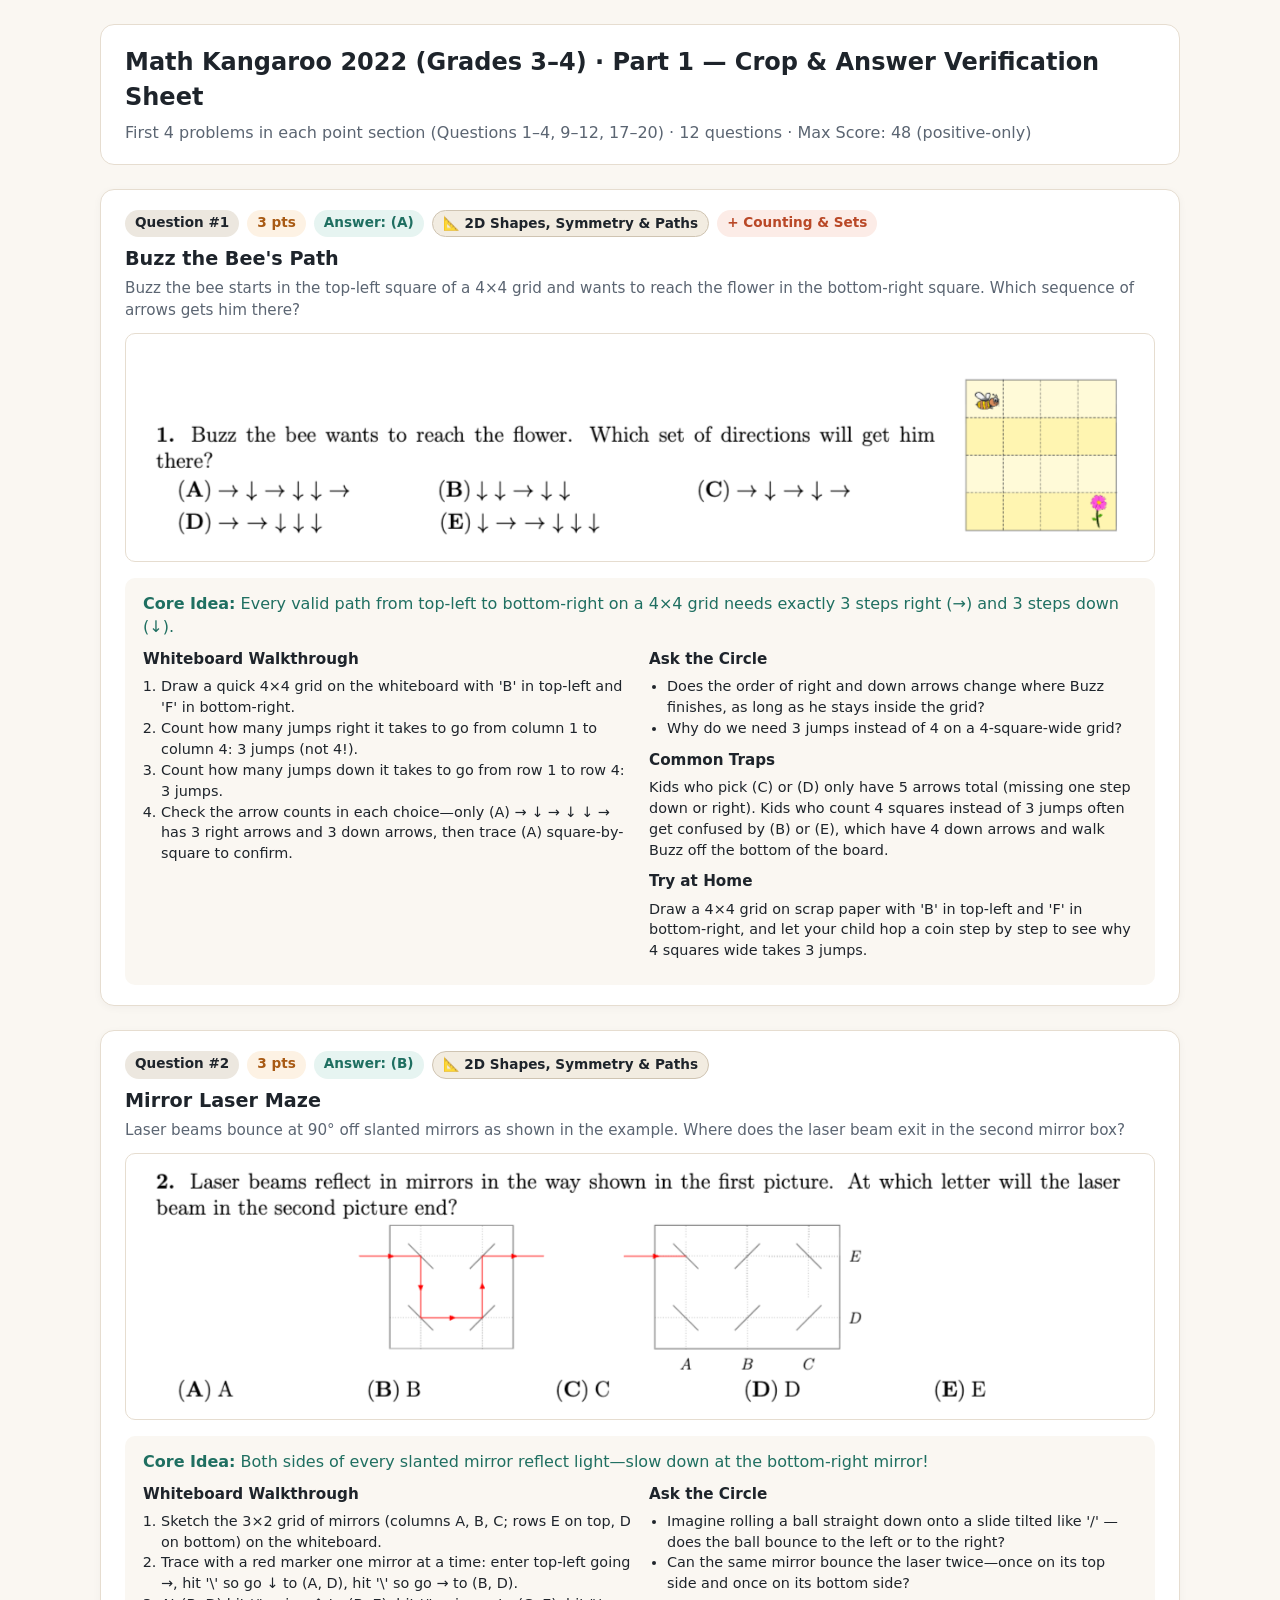
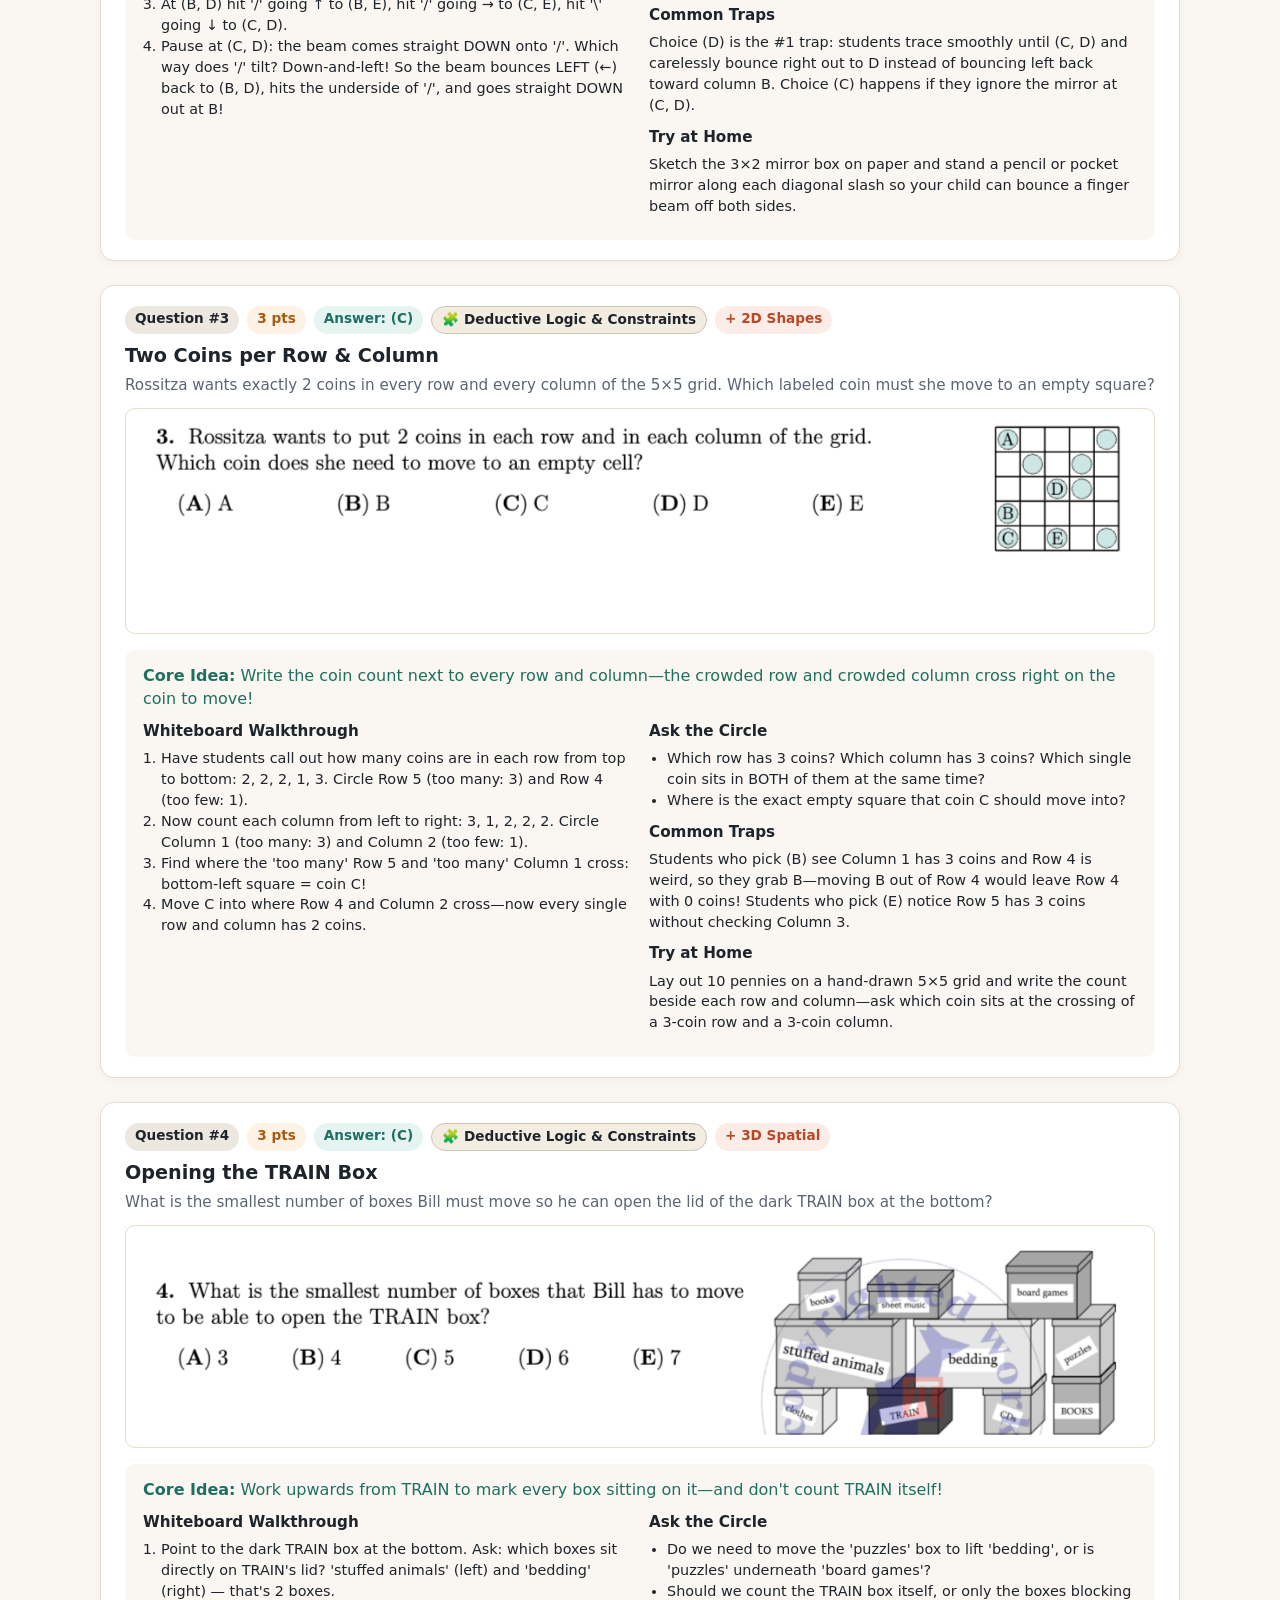
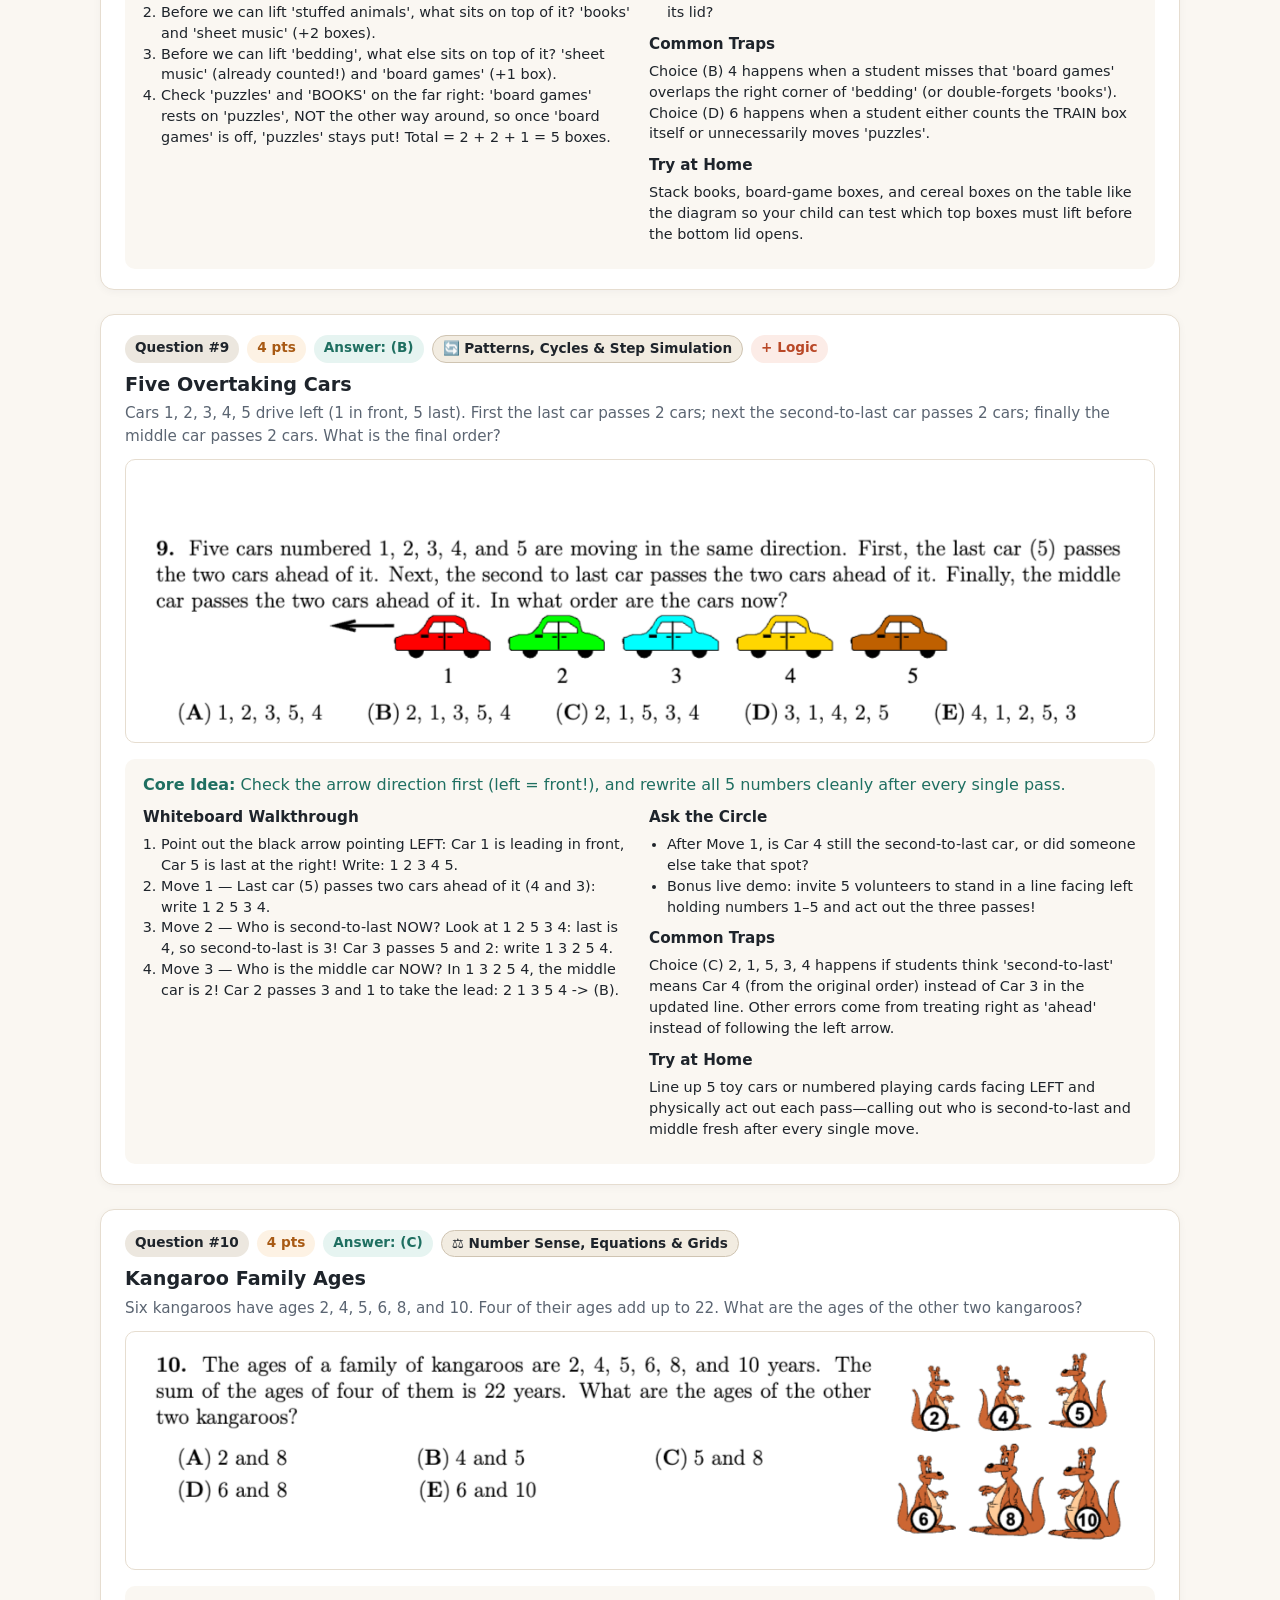
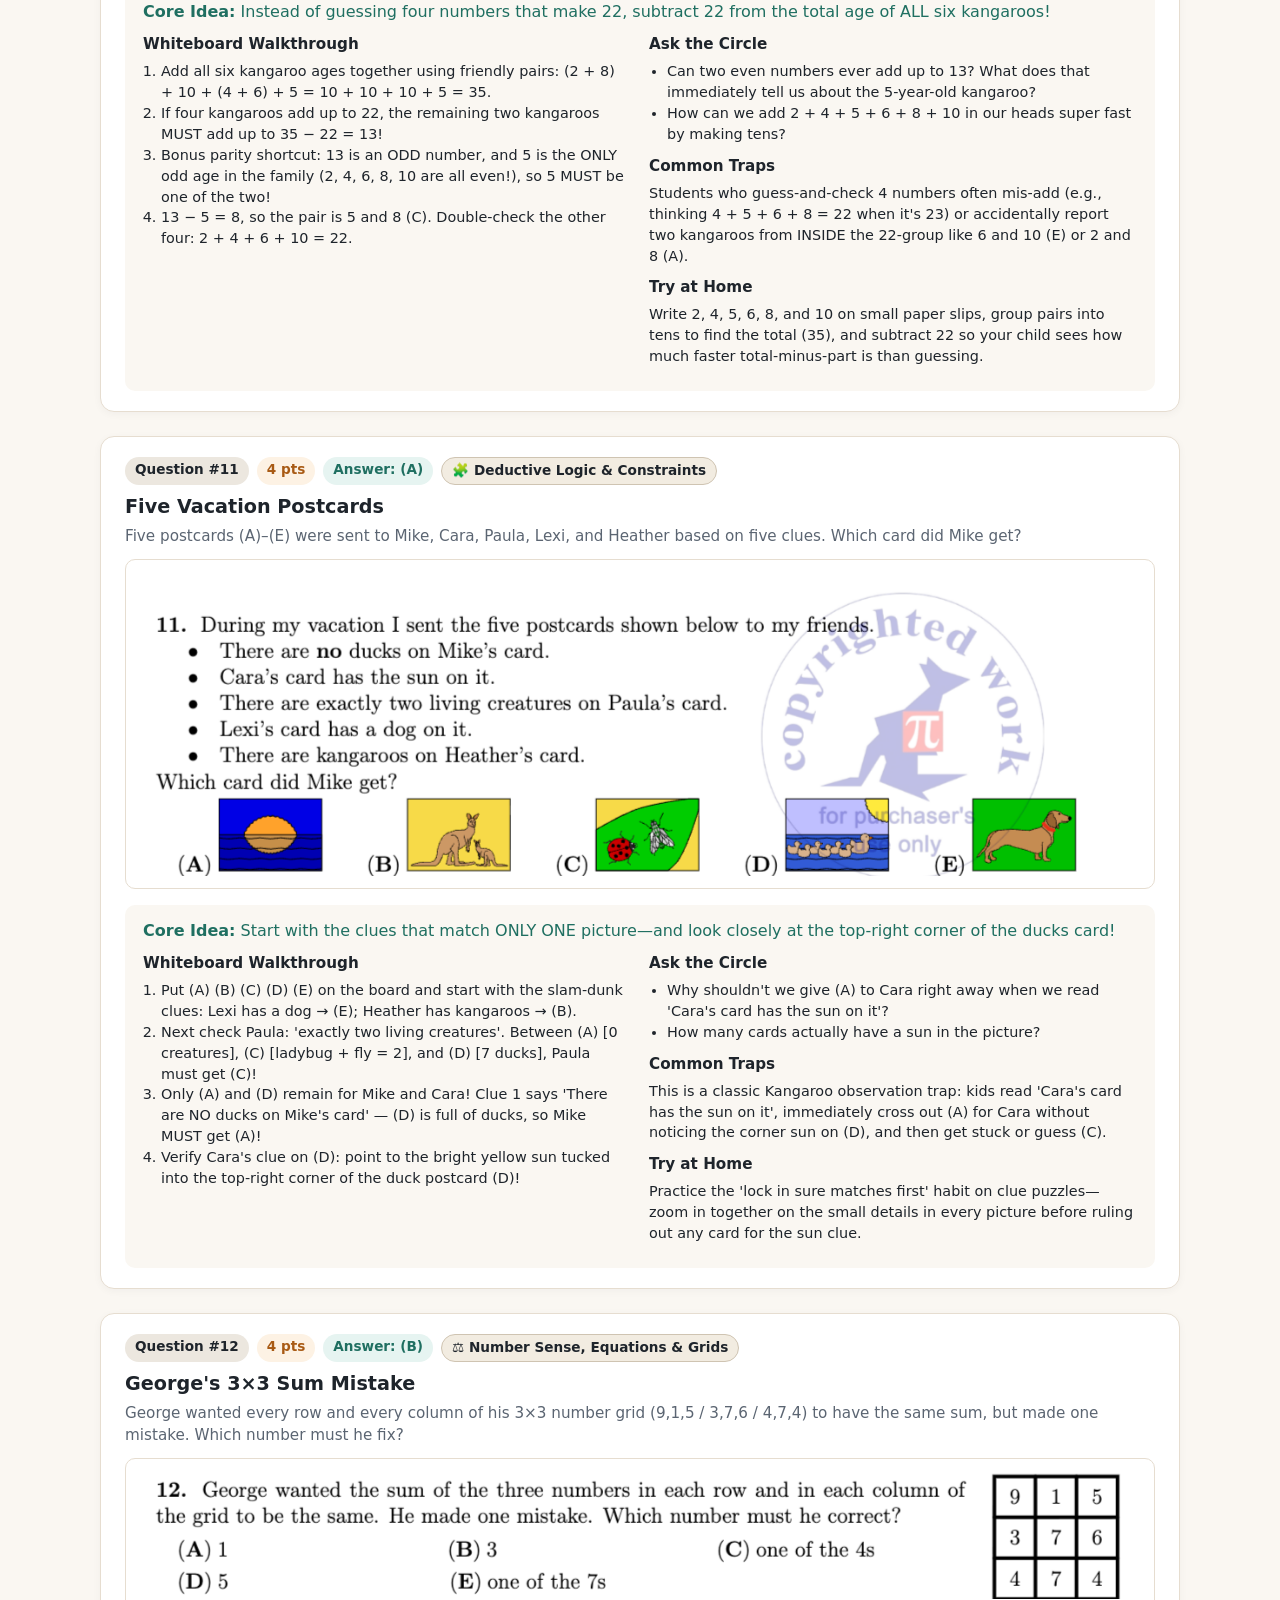
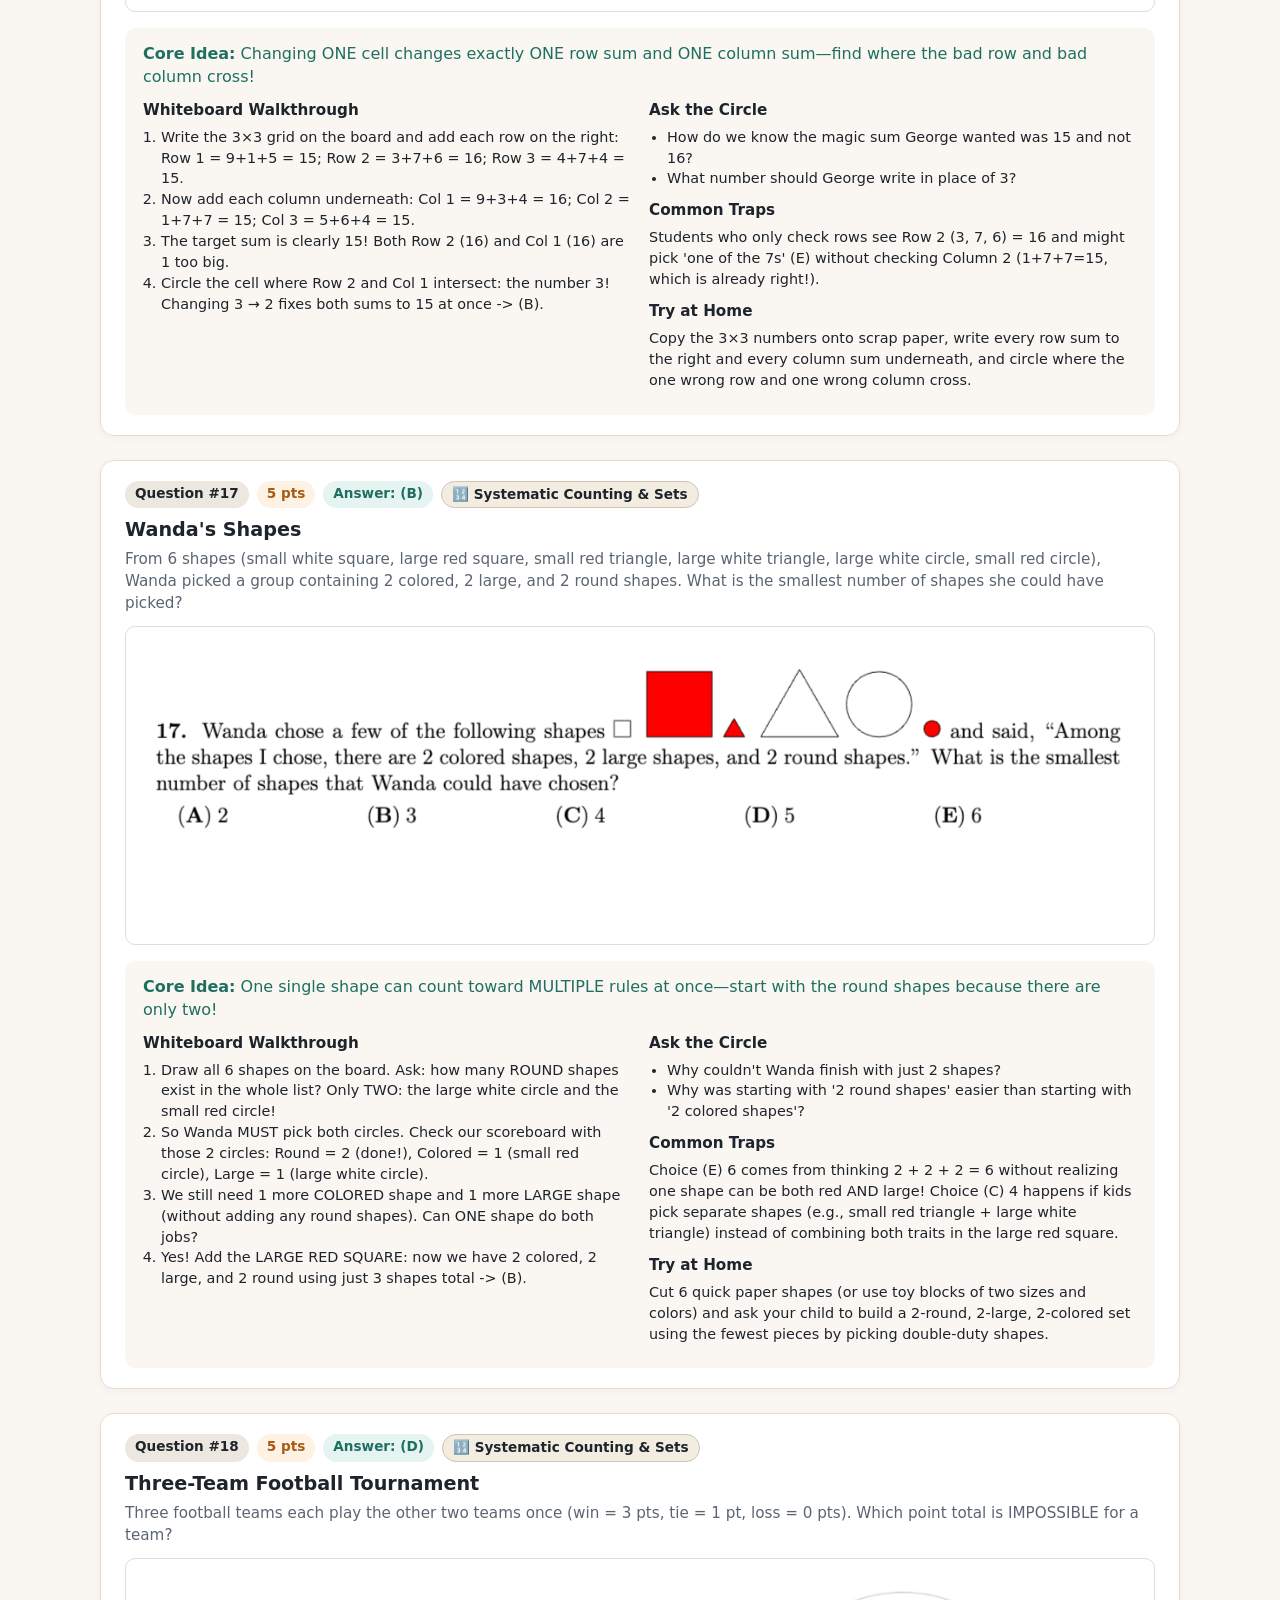
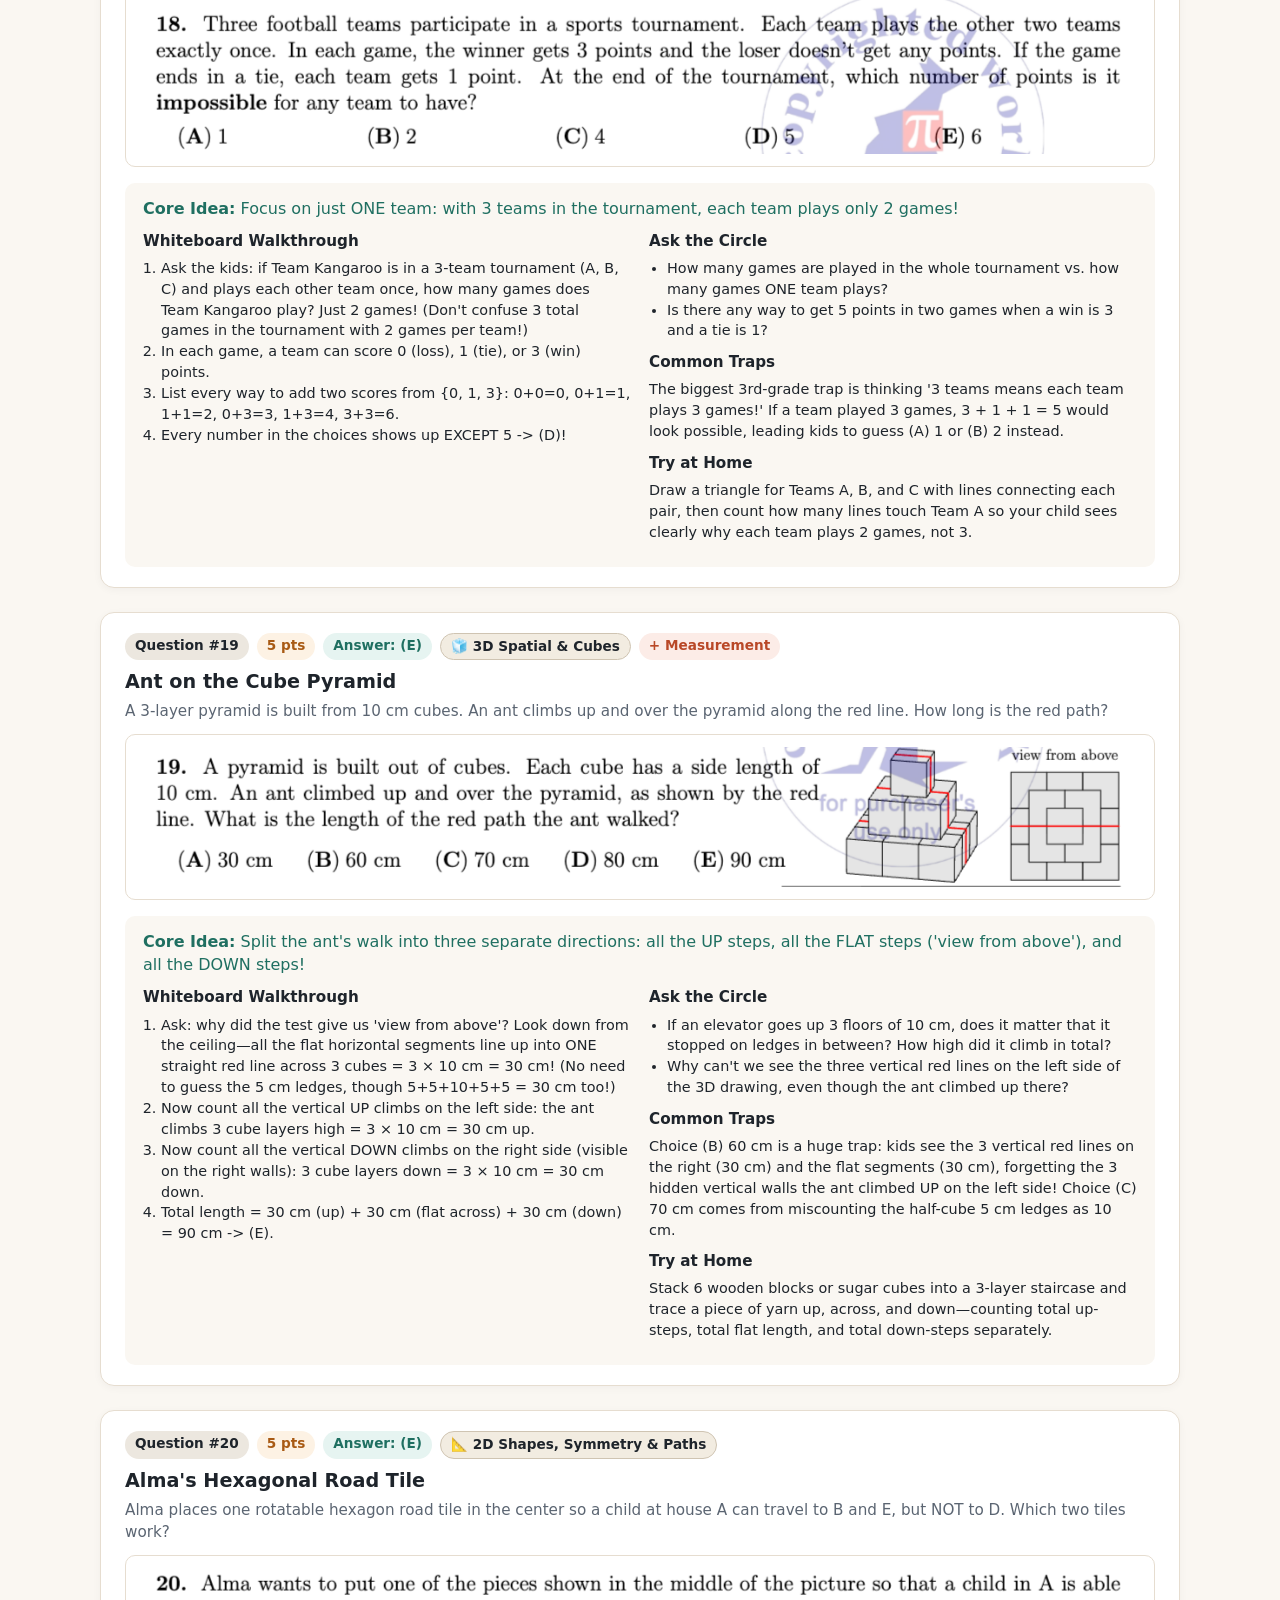
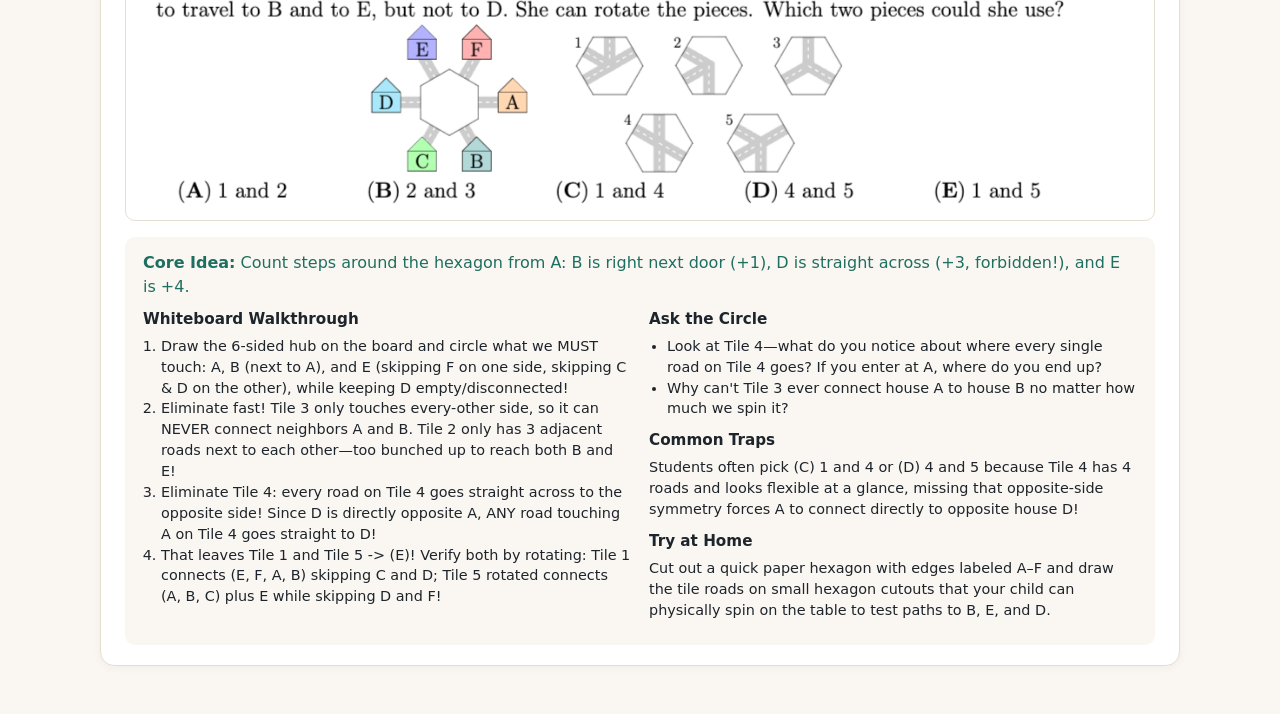
==== commit 90ffb579: "Add Parent Zone, Math Kangaroo question classification, and multi-week analytics" ====
--- a/webapp/packs/2022-g34-part1/preview.html
+++ b/webapp/packs/2022-g34-part1/preview.html
@@ -44,6 +44,8 @@
     .qnum { background: #ECE7DF; color: #1E242B; }
     .pts { background: #FDF2E4; color: #A85A14; }
     .ans { background: #E6F4F1; color: #1F6F61; }
+    .qcls { background: #F2ECE1; color: #1E242B; border: 1px solid #CFC4B2; }
+    .qsec { background: #FCECE7; color: #B94827; }
     .img-wrap {
       border: 1px solid #E6DDD0;
       border-radius: 10px;
@@ -75,6 +77,8 @@
                   <span class="badge qnum">Question #1</span>
                   <span class="badge pts">3 pts</span>
                   <span class="badge ans">Answer: (A)</span>
+                  <span class="badge qcls">📐 2D Shapes, Symmetry &amp; Paths</span>
+                  <span class="badge qsec">+ Counting &amp; Sets</span>
                 </div>
                 <h2>Buzz the Bee&#x27;s Path</h2>
                 <p class="summary">Buzz the bee starts in the top-left square of a 4×4 grid and wants to reach the flower in the bottom-right square. Which sequence of arrows gets him there?</p>
@@ -94,6 +98,7 @@
                     <ul><li>Does the order of right and down arrows change where Buzz finishes, as long as he stays inside the grid?</li><li>Why do we need 3 jumps instead of 4 on a 4-square-wide grid?</li></ul>
                     <h3>Common Traps</h3>
                     <p>Kids who pick (C) or (D) only have 5 arrows total (missing one step down or right). Kids who count 4 squares instead of 3 jumps often get confused by (B) or (E), which have 4 down arrows and walk Buzz off the bottom of the board.</p>
+                    <h3>Try at Home</h3><p>Draw a 4×4 grid on scrap paper with &#x27;B&#x27; in top-left and &#x27;F&#x27; in bottom-right, and let your child hop a coin step by step to see why 4 squares wide takes 3 jumps.</p>
                   </div>
                 </div>
               </section>
@@ -105,6 +110,8 @@
                   <span class="badge qnum">Question #2</span>
                   <span class="badge pts">3 pts</span>
                   <span class="badge ans">Answer: (B)</span>
+                  <span class="badge qcls">📐 2D Shapes, Symmetry &amp; Paths</span>
+                  
                 </div>
                 <h2>Mirror Laser Maze</h2>
                 <p class="summary">Laser beams bounce at 90° off slanted mirrors as shown in the example. Where does the laser beam exit in the second mirror box?</p>
@@ -124,6 +131,7 @@
                     <ul><li>Imagine rolling a ball straight down onto a slide tilted like &#x27;/&#x27; — does the ball bounce to the left or to the right?</li><li>Can the same mirror bounce the laser twice—once on its top side and once on its bottom side?</li></ul>
                     <h3>Common Traps</h3>
                     <p>Choice (D) is the #1 trap: students trace smoothly until (C, D) and carelessly bounce right out to D instead of bouncing left back toward column B. Choice (C) happens if they ignore the mirror at (C, D).</p>
+                    <h3>Try at Home</h3><p>Sketch the 3×2 mirror box on paper and stand a pencil or pocket mirror along each diagonal slash so your child can bounce a finger beam off both sides.</p>
                   </div>
                 </div>
               </section>
@@ -135,6 +143,8 @@
                   <span class="badge qnum">Question #3</span>
                   <span class="badge pts">3 pts</span>
                   <span class="badge ans">Answer: (C)</span>
+                  <span class="badge qcls">🧩 Deductive Logic &amp; Constraints</span>
+                  <span class="badge qsec">+ 2D Shapes</span>
                 </div>
                 <h2>Two Coins per Row &amp; Column</h2>
                 <p class="summary">Rossitza wants exactly 2 coins in every row and every column of the 5×5 grid. Which labeled coin must she move to an empty square?</p>
@@ -154,6 +164,7 @@
                     <ul><li>Which row has 3 coins? Which column has 3 coins? Which single coin sits in BOTH of them at the same time?</li><li>Where is the exact empty square that coin C should move into?</li></ul>
                     <h3>Common Traps</h3>
                     <p>Students who pick (B) see Column 1 has 3 coins and Row 4 is weird, so they grab B—moving B out of Row 4 would leave Row 4 with 0 coins! Students who pick (E) notice Row 5 has 3 coins without checking Column 3.</p>
+                    <h3>Try at Home</h3><p>Lay out 10 pennies on a hand-drawn 5×5 grid and write the count beside each row and column—ask which coin sits at the crossing of a 3-coin row and a 3-coin column.</p>
                   </div>
                 </div>
               </section>
@@ -165,6 +176,8 @@
                   <span class="badge qnum">Question #4</span>
                   <span class="badge pts">3 pts</span>
                   <span class="badge ans">Answer: (C)</span>
+                  <span class="badge qcls">🧩 Deductive Logic &amp; Constraints</span>
+                  <span class="badge qsec">+ 3D Spatial</span>
                 </div>
                 <h2>Opening the TRAIN Box</h2>
                 <p class="summary">What is the smallest number of boxes Bill must move so he can open the lid of the dark TRAIN box at the bottom?</p>
@@ -184,6 +197,7 @@
                     <ul><li>Do we need to move the &#x27;puzzles&#x27; box to lift &#x27;bedding&#x27;, or is &#x27;puzzles&#x27; underneath &#x27;board games&#x27;?</li><li>Should we count the TRAIN box itself, or only the boxes blocking its lid?</li></ul>
                     <h3>Common Traps</h3>
                     <p>Choice (B) 4 happens when a student misses that &#x27;board games&#x27; overlaps the right corner of &#x27;bedding&#x27; (or double-forgets &#x27;books&#x27;). Choice (D) 6 happens when a student either counts the TRAIN box itself or unnecessarily moves &#x27;puzzles&#x27;.</p>
+                    <h3>Try at Home</h3><p>Stack books, board-game boxes, and cereal boxes on the table like the diagram so your child can test which top boxes must lift before the bottom lid opens.</p>
                   </div>
                 </div>
               </section>
@@ -195,6 +209,8 @@
                   <span class="badge qnum">Question #9</span>
                   <span class="badge pts">4 pts</span>
                   <span class="badge ans">Answer: (B)</span>
+                  <span class="badge qcls">🔄 Patterns, Cycles &amp; Step Simulation</span>
+                  <span class="badge qsec">+ Logic</span>
                 </div>
                 <h2>Five Overtaking Cars</h2>
                 <p class="summary">Cars 1, 2, 3, 4, 5 drive left (1 in front, 5 last). First the last car passes 2 cars; next the second-to-last car passes 2 cars; finally the middle car passes 2 cars. What is the final order?</p>
@@ -214,6 +230,7 @@
                     <ul><li>After Move 1, is Car 4 still the second-to-last car, or did someone else take that spot?</li><li>Bonus live demo: invite 5 volunteers to stand in a line facing left holding numbers 1–5 and act out the three passes!</li></ul>
                     <h3>Common Traps</h3>
                     <p>Choice (C) 2, 1, 5, 3, 4 happens if students think &#x27;second-to-last&#x27; means Car 4 (from the original order) instead of Car 3 in the updated line. Other errors come from treating right as &#x27;ahead&#x27; instead of following the left arrow.</p>
+                    <h3>Try at Home</h3><p>Line up 5 toy cars or numbered playing cards facing LEFT and physically act out each pass—calling out who is second-to-last and middle fresh after every single move.</p>
                   </div>
                 </div>
               </section>
@@ -225,6 +242,8 @@
                   <span class="badge qnum">Question #10</span>
                   <span class="badge pts">4 pts</span>
                   <span class="badge ans">Answer: (C)</span>
+                  <span class="badge qcls">⚖️ Number Sense, Equations &amp; Grids</span>
+                  
                 </div>
                 <h2>Kangaroo Family Ages</h2>
                 <p class="summary">Six kangaroos have ages 2, 4, 5, 6, 8, and 10. Four of their ages add up to 22. What are the ages of the other two kangaroos?</p>
@@ -244,6 +263,7 @@
                     <ul><li>Can two even numbers ever add up to 13? What does that immediately tell us about the 5-year-old kangaroo?</li><li>How can we add 2 + 4 + 5 + 6 + 8 + 10 in our heads super fast by making tens?</li></ul>
                     <h3>Common Traps</h3>
                     <p>Students who guess-and-check 4 numbers often mis-add (e.g., thinking 4 + 5 + 6 + 8 = 22 when it&#x27;s 23) or accidentally report two kangaroos from INSIDE the 22-group like 6 and 10 (E) or 2 and 8 (A).</p>
+                    <h3>Try at Home</h3><p>Write 2, 4, 5, 6, 8, and 10 on small paper slips, group pairs into tens to find the total (35), and subtract 22 so your child sees how much faster total-minus-part is than guessing.</p>
                   </div>
                 </div>
               </section>
@@ -255,6 +275,8 @@
                   <span class="badge qnum">Question #11</span>
                   <span class="badge pts">4 pts</span>
                   <span class="badge ans">Answer: (A)</span>
+                  <span class="badge qcls">🧩 Deductive Logic &amp; Constraints</span>
+                  
                 </div>
                 <h2>Five Vacation Postcards</h2>
                 <p class="summary">Five postcards (A)–(E) were sent to Mike, Cara, Paula, Lexi, and Heather based on five clues. Which card did Mike get?</p>
@@ -274,6 +296,7 @@
                     <ul><li>Why shouldn&#x27;t we give (A) to Cara right away when we read &#x27;Cara&#x27;s card has the sun on it&#x27;?</li><li>How many cards actually have a sun in the picture?</li></ul>
                     <h3>Common Traps</h3>
                     <p>This is a classic Kangaroo observation trap: kids read &#x27;Cara&#x27;s card has the sun on it&#x27;, immediately cross out (A) for Cara without noticing the corner sun on (D), and then get stuck or guess (C).</p>
+                    <h3>Try at Home</h3><p>Practice the &#x27;lock in sure matches first&#x27; habit on clue puzzles—zoom in together on the small details in every picture before ruling out any card for the sun clue.</p>
                   </div>
                 </div>
               </section>
@@ -285,6 +308,8 @@
                   <span class="badge qnum">Question #12</span>
                   <span class="badge pts">4 pts</span>
                   <span class="badge ans">Answer: (B)</span>
+                  <span class="badge qcls">⚖️ Number Sense, Equations &amp; Grids</span>
+                  
                 </div>
                 <h2>George&#x27;s 3×3 Sum Mistake</h2>
                 <p class="summary">George wanted every row and every column of his 3×3 number grid (9,1,5 / 3,7,6 / 4,7,4) to have the same sum, but made one mistake. Which number must he fix?</p>
@@ -304,6 +329,7 @@
                     <ul><li>How do we know the magic sum George wanted was 15 and not 16?</li><li>What number should George write in place of 3?</li></ul>
                     <h3>Common Traps</h3>
                     <p>Students who only check rows see Row 2 (3, 7, 6) = 16 and might pick &#x27;one of the 7s&#x27; (E) without checking Column 2 (1+7+7=15, which is already right!).</p>
+                    <h3>Try at Home</h3><p>Copy the 3×3 numbers onto scrap paper, write every row sum to the right and every column sum underneath, and circle where the one wrong row and one wrong column cross.</p>
                   </div>
                 </div>
               </section>
@@ -315,6 +341,8 @@
                   <span class="badge qnum">Question #17</span>
                   <span class="badge pts">5 pts</span>
                   <span class="badge ans">Answer: (B)</span>
+                  <span class="badge qcls">🔢 Systematic Counting &amp; Sets</span>
+                  
                 </div>
                 <h2>Wanda&#x27;s Shapes</h2>
                 <p class="summary">From 6 shapes (small white square, large red square, small red triangle, large white triangle, large white circle, small red circle), Wanda picked a group containing 2 colored, 2 large, and 2 round shapes. What is the smallest number of shapes she could have picked?</p>
@@ -334,6 +362,7 @@
                     <ul><li>Why couldn&#x27;t Wanda finish with just 2 shapes?</li><li>Why was starting with &#x27;2 round shapes&#x27; easier than starting with &#x27;2 colored shapes&#x27;?</li></ul>
                     <h3>Common Traps</h3>
                     <p>Choice (E) 6 comes from thinking 2 + 2 + 2 = 6 without realizing one shape can be both red AND large! Choice (C) 4 happens if kids pick separate shapes (e.g., small red triangle + large white triangle) instead of combining both traits in the large red square.</p>
+                    <h3>Try at Home</h3><p>Cut 6 quick paper shapes (or use toy blocks of two sizes and colors) and ask your child to build a 2-round, 2-large, 2-colored set using the fewest pieces by picking double-duty shapes.</p>
                   </div>
                 </div>
               </section>
@@ -345,6 +374,8 @@
                   <span class="badge qnum">Question #18</span>
                   <span class="badge pts">5 pts</span>
                   <span class="badge ans">Answer: (D)</span>
+                  <span class="badge qcls">🔢 Systematic Counting &amp; Sets</span>
+                  
                 </div>
                 <h2>Three-Team Football Tournament</h2>
                 <p class="summary">Three football teams each play the other two teams once (win = 3 pts, tie = 1 pt, loss = 0 pts). Which point total is IMPOSSIBLE for a team?</p>
@@ -364,6 +395,7 @@
                     <ul><li>How many games are played in the whole tournament vs. how many games ONE team plays?</li><li>Is there any way to get 5 points in two games when a win is 3 and a tie is 1?</li></ul>
                     <h3>Common Traps</h3>
                     <p>The biggest 3rd-grade trap is thinking &#x27;3 teams means each team plays 3 games!&#x27; If a team played 3 games, 3 + 1 + 1 = 5 would look possible, leading kids to guess (A) 1 or (B) 2 instead.</p>
+                    <h3>Try at Home</h3><p>Draw a triangle for Teams A, B, and C with lines connecting each pair, then count how many lines touch Team A so your child sees clearly why each team plays 2 games, not 3.</p>
                   </div>
                 </div>
               </section>
@@ -375,6 +407,8 @@
                   <span class="badge qnum">Question #19</span>
                   <span class="badge pts">5 pts</span>
                   <span class="badge ans">Answer: (E)</span>
+                  <span class="badge qcls">🧊 3D Spatial &amp; Cubes</span>
+                  <span class="badge qsec">+ Measurement</span>
                 </div>
                 <h2>Ant on the Cube Pyramid</h2>
                 <p class="summary">A 3-layer pyramid is built from 10 cm cubes. An ant climbs up and over the pyramid along the red line. How long is the red path?</p>
@@ -394,6 +428,7 @@
                     <ul><li>If an elevator goes up 3 floors of 10 cm, does it matter that it stopped on ledges in between? How high did it climb in total?</li><li>Why can&#x27;t we see the three vertical red lines on the left side of the 3D drawing, even though the ant climbed up there?</li></ul>
                     <h3>Common Traps</h3>
                     <p>Choice (B) 60 cm is a huge trap: kids see the 3 vertical red lines on the right (30 cm) and the flat segments (30 cm), forgetting the 3 hidden vertical walls the ant climbed UP on the left side! Choice (C) 70 cm comes from miscounting the half-cube 5 cm ledges as 10 cm.</p>
+                    <h3>Try at Home</h3><p>Stack 6 wooden blocks or sugar cubes into a 3-layer staircase and trace a piece of yarn up, across, and down—counting total up-steps, total flat length, and total down-steps separately.</p>
                   </div>
                 </div>
               </section>
@@ -405,6 +440,8 @@
                   <span class="badge qnum">Question #20</span>
                   <span class="badge pts">5 pts</span>
                   <span class="badge ans">Answer: (E)</span>
+                  <span class="badge qcls">📐 2D Shapes, Symmetry &amp; Paths</span>
+                  
                 </div>
                 <h2>Alma&#x27;s Hexagonal Road Tile</h2>
                 <p class="summary">Alma places one rotatable hexagon road tile in the center so a child at house A can travel to B and E, but NOT to D. Which two tiles work?</p>
@@ -424,6 +461,7 @@
                     <ul><li>Look at Tile 4—what do you notice about where every single road on Tile 4 goes? If you enter at A, where do you end up?</li><li>Why can&#x27;t Tile 3 ever connect house A to house B no matter how much we spin it?</li></ul>
                     <h3>Common Traps</h3>
                     <p>Students often pick (C) 1 and 4 or (D) 4 and 5 because Tile 4 has 4 roads and looks flexible at a glance, missing that opposite-side symmetry forces A to connect directly to opposite house D!</p>
+                    <h3>Try at Home</h3><p>Cut out a quick paper hexagon with edges labeled A–F and draw the tile roads on small hexagon cutouts that your child can physically spin on the table to test paths to B, E, and D.</p>
                   </div>
                 </div>
               </section>
